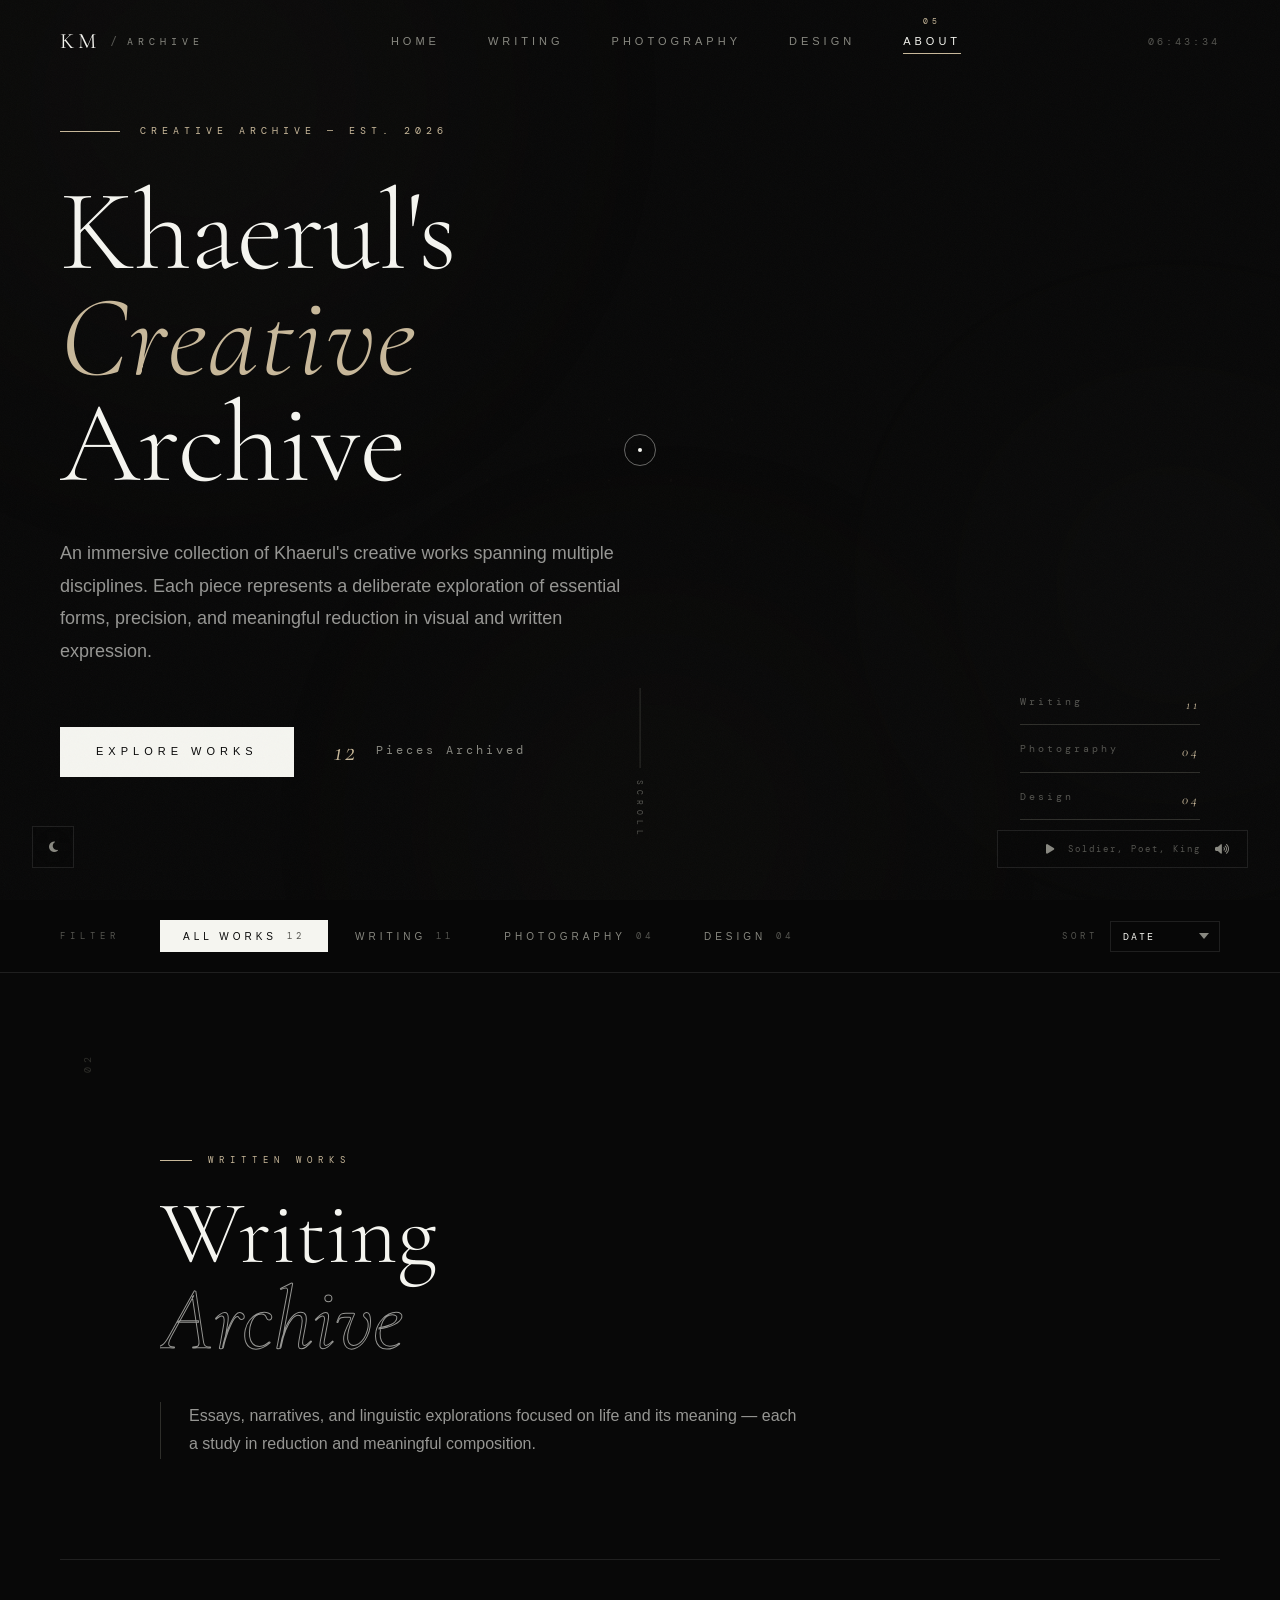
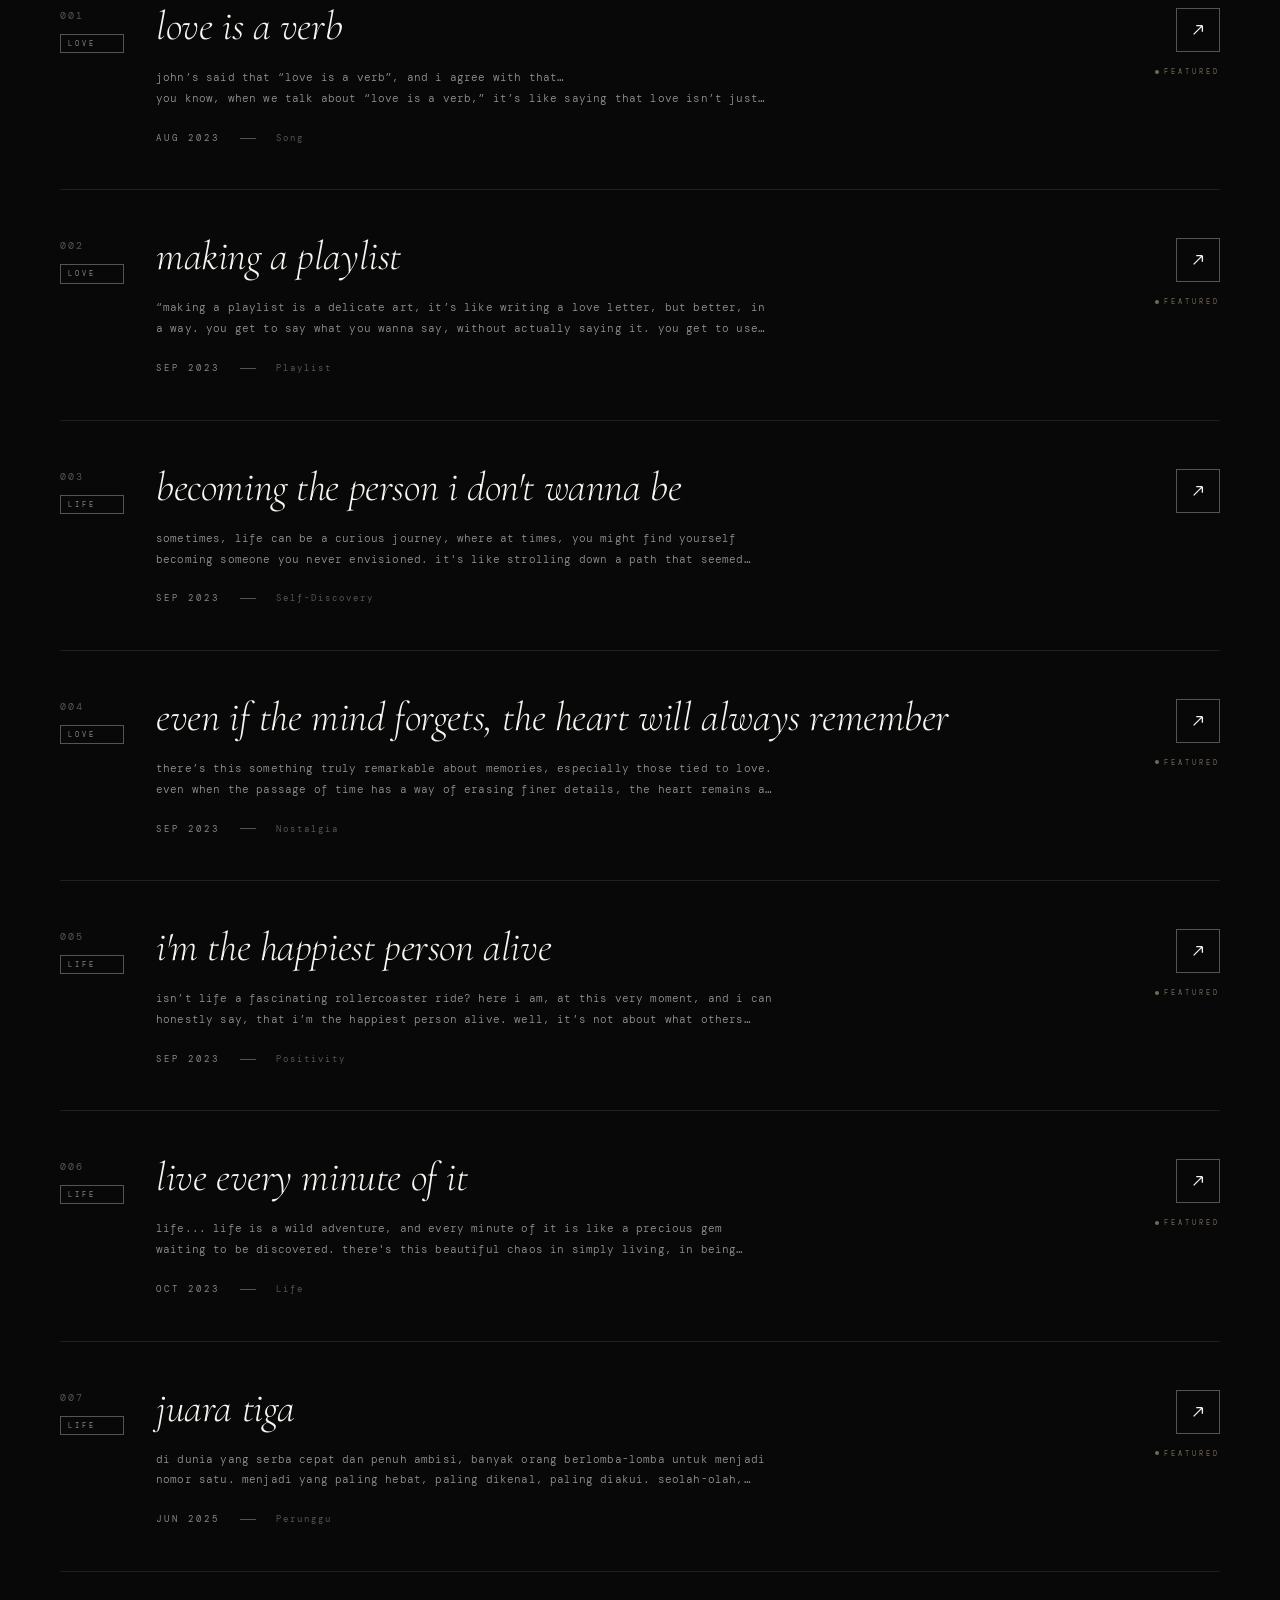
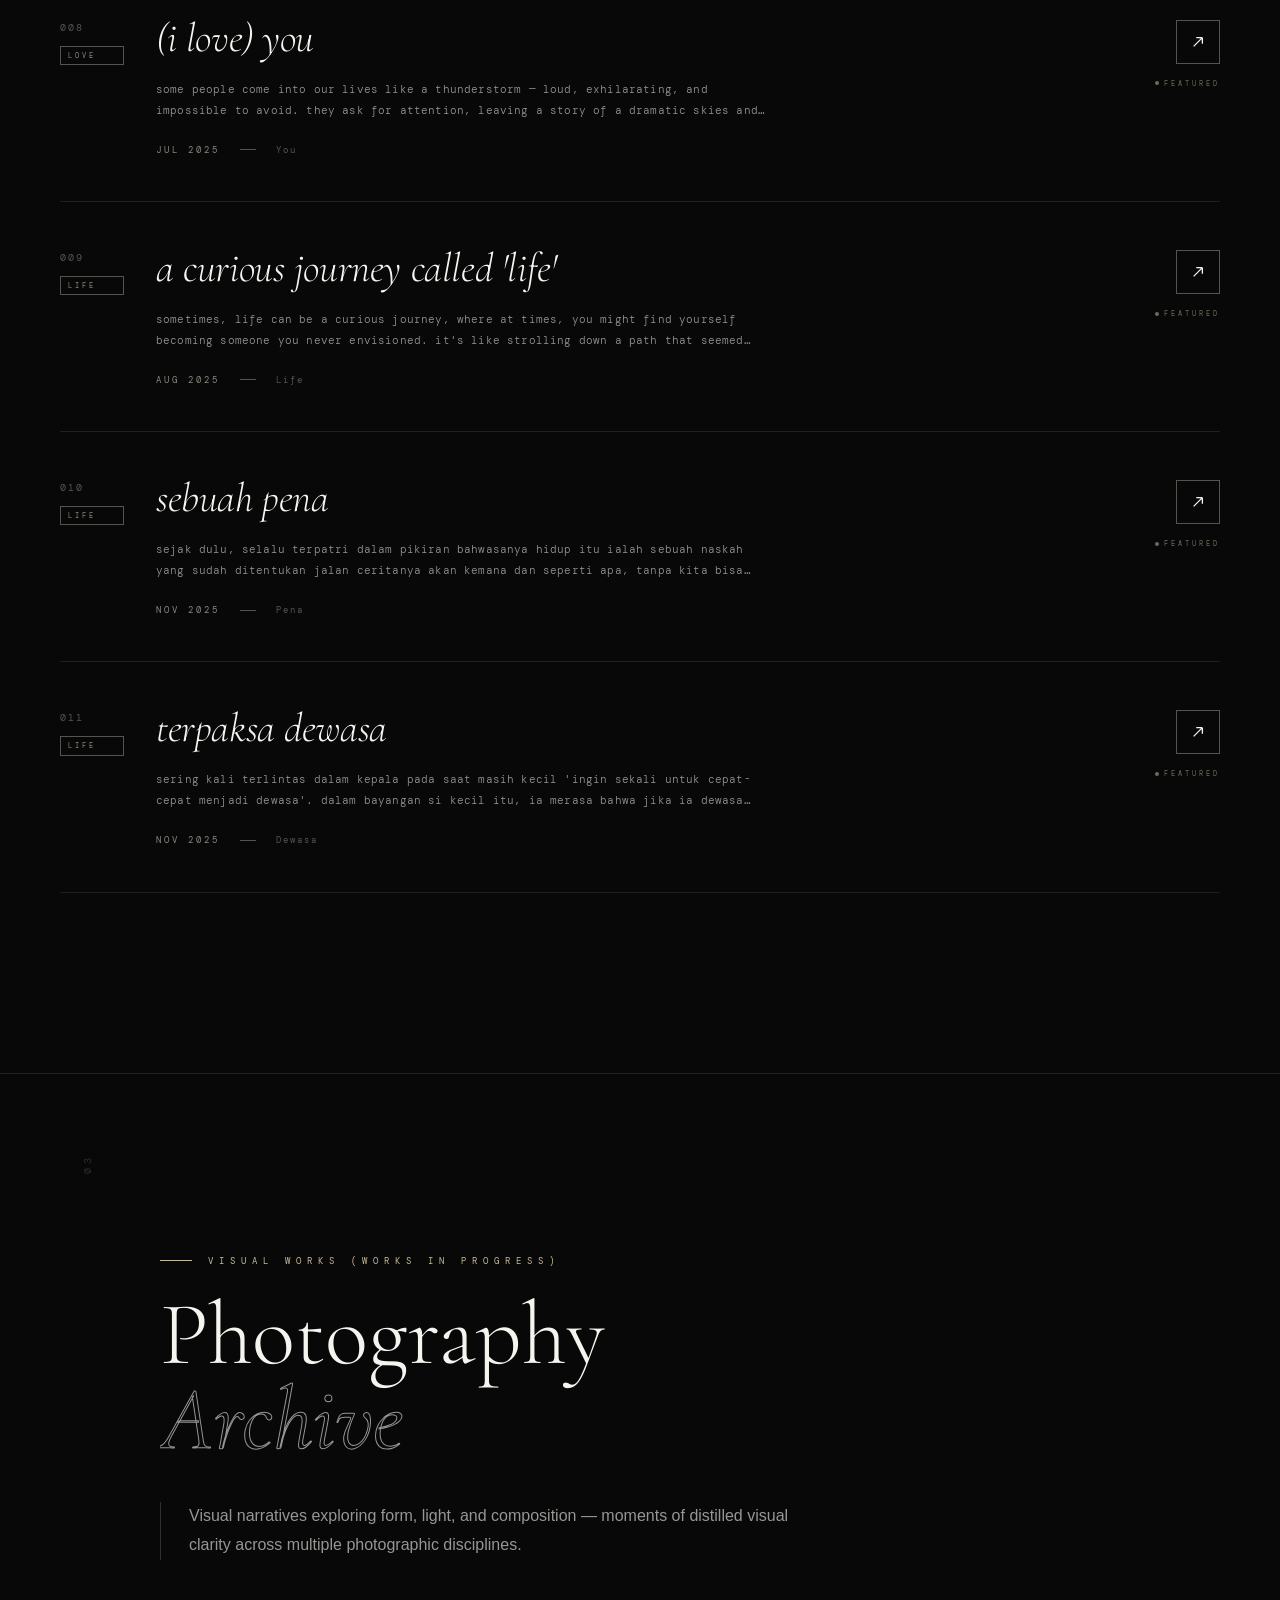
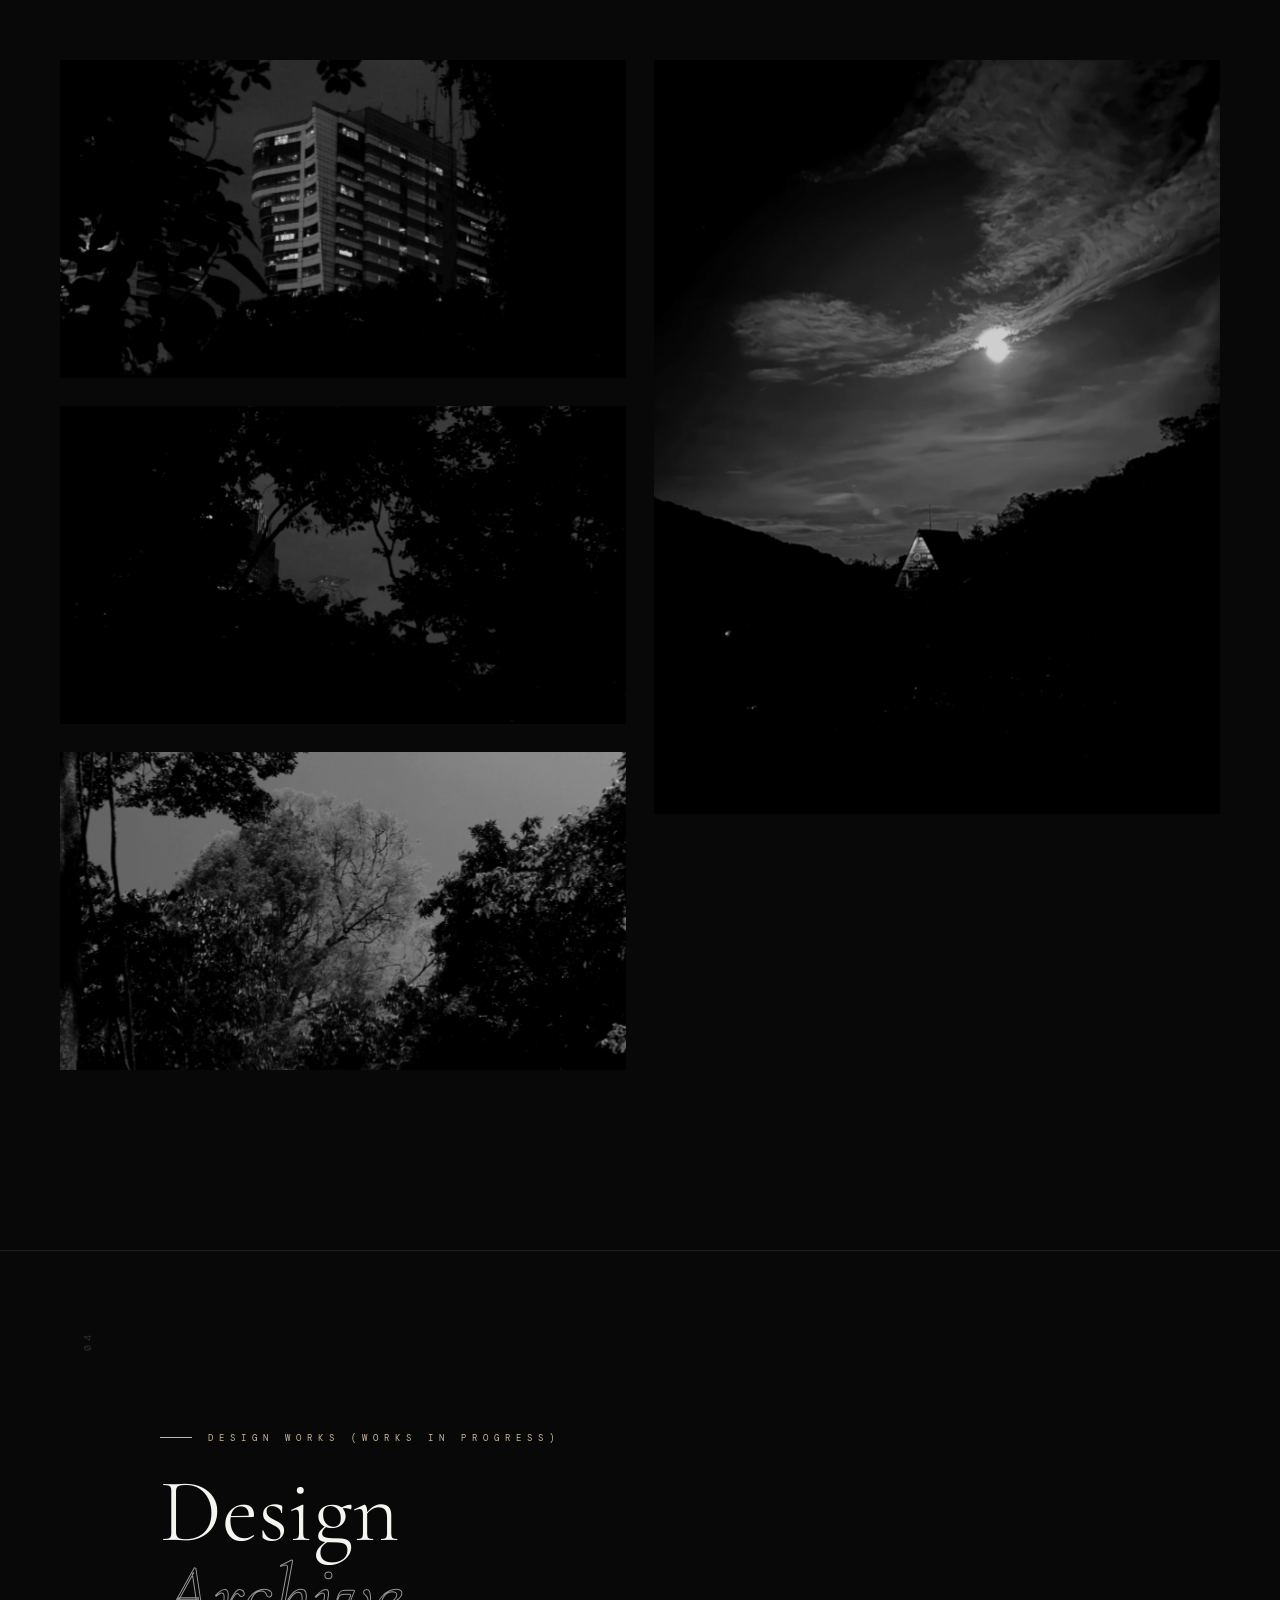
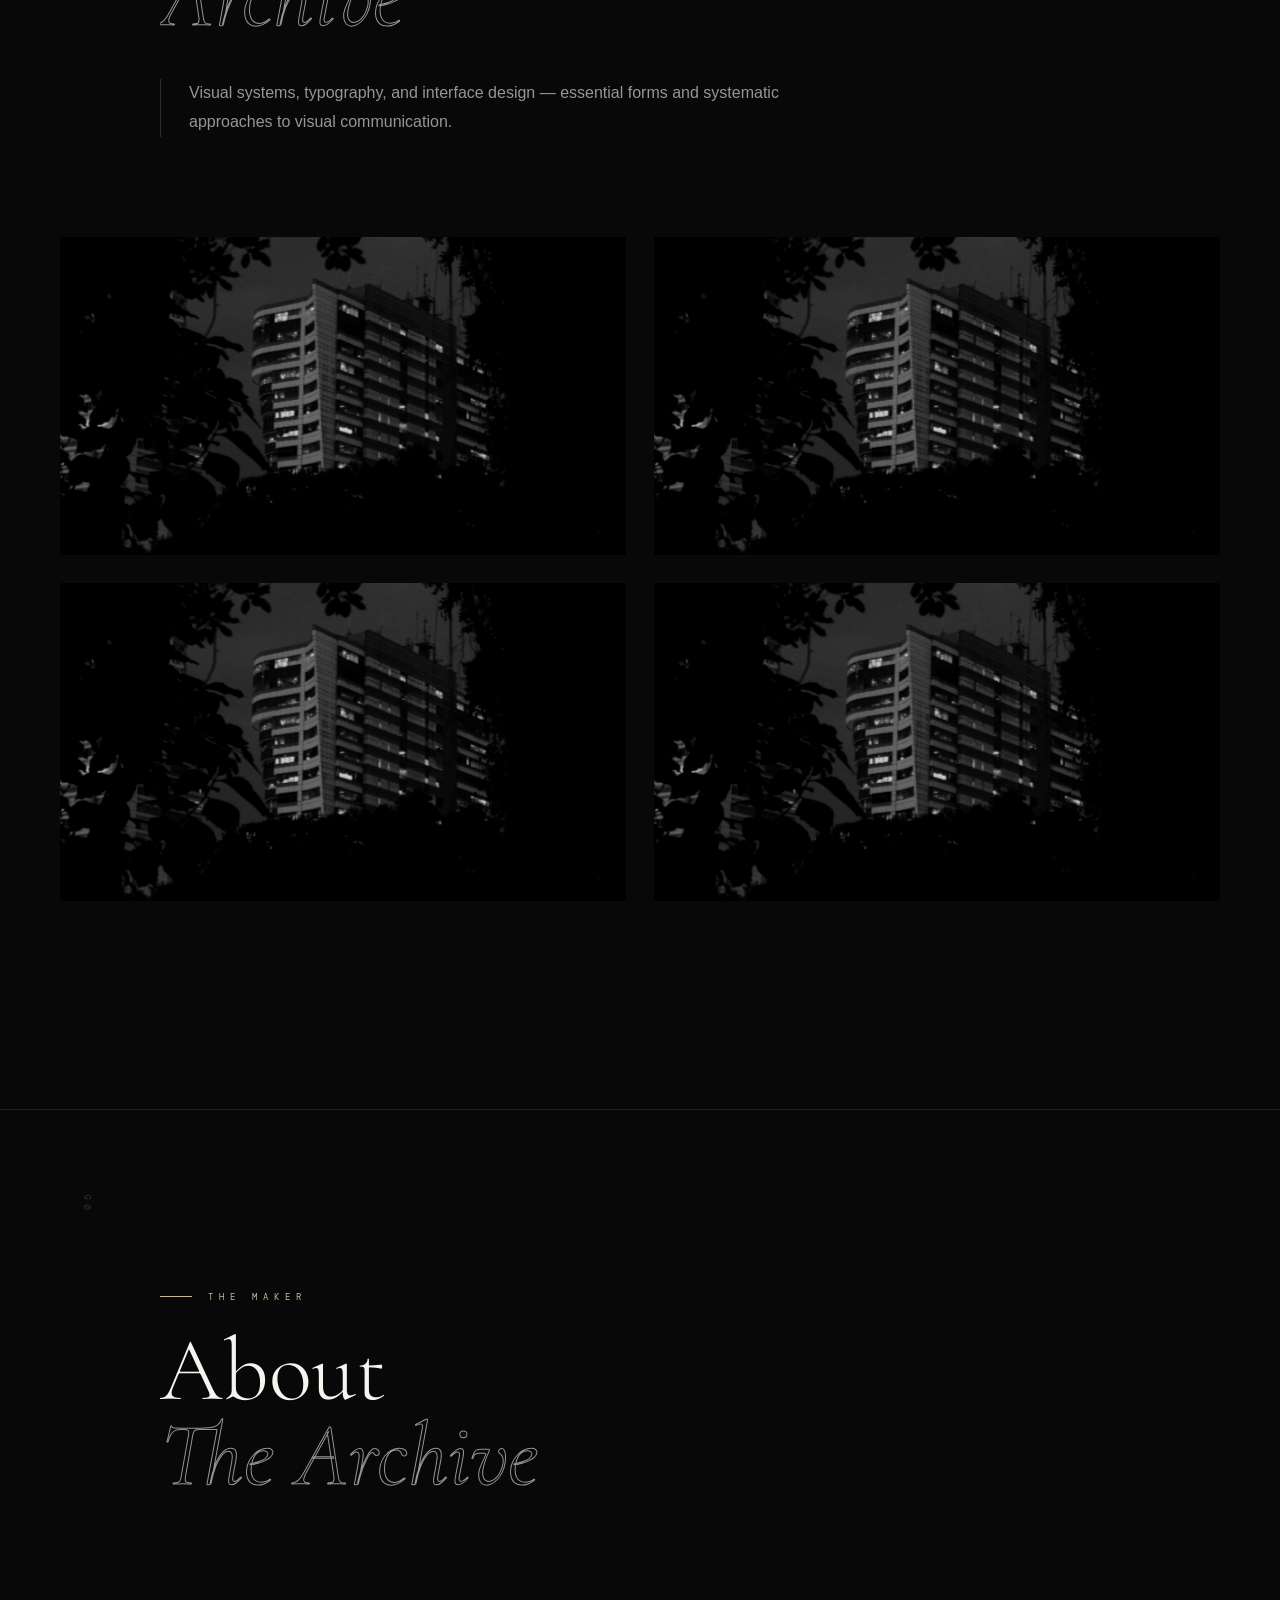
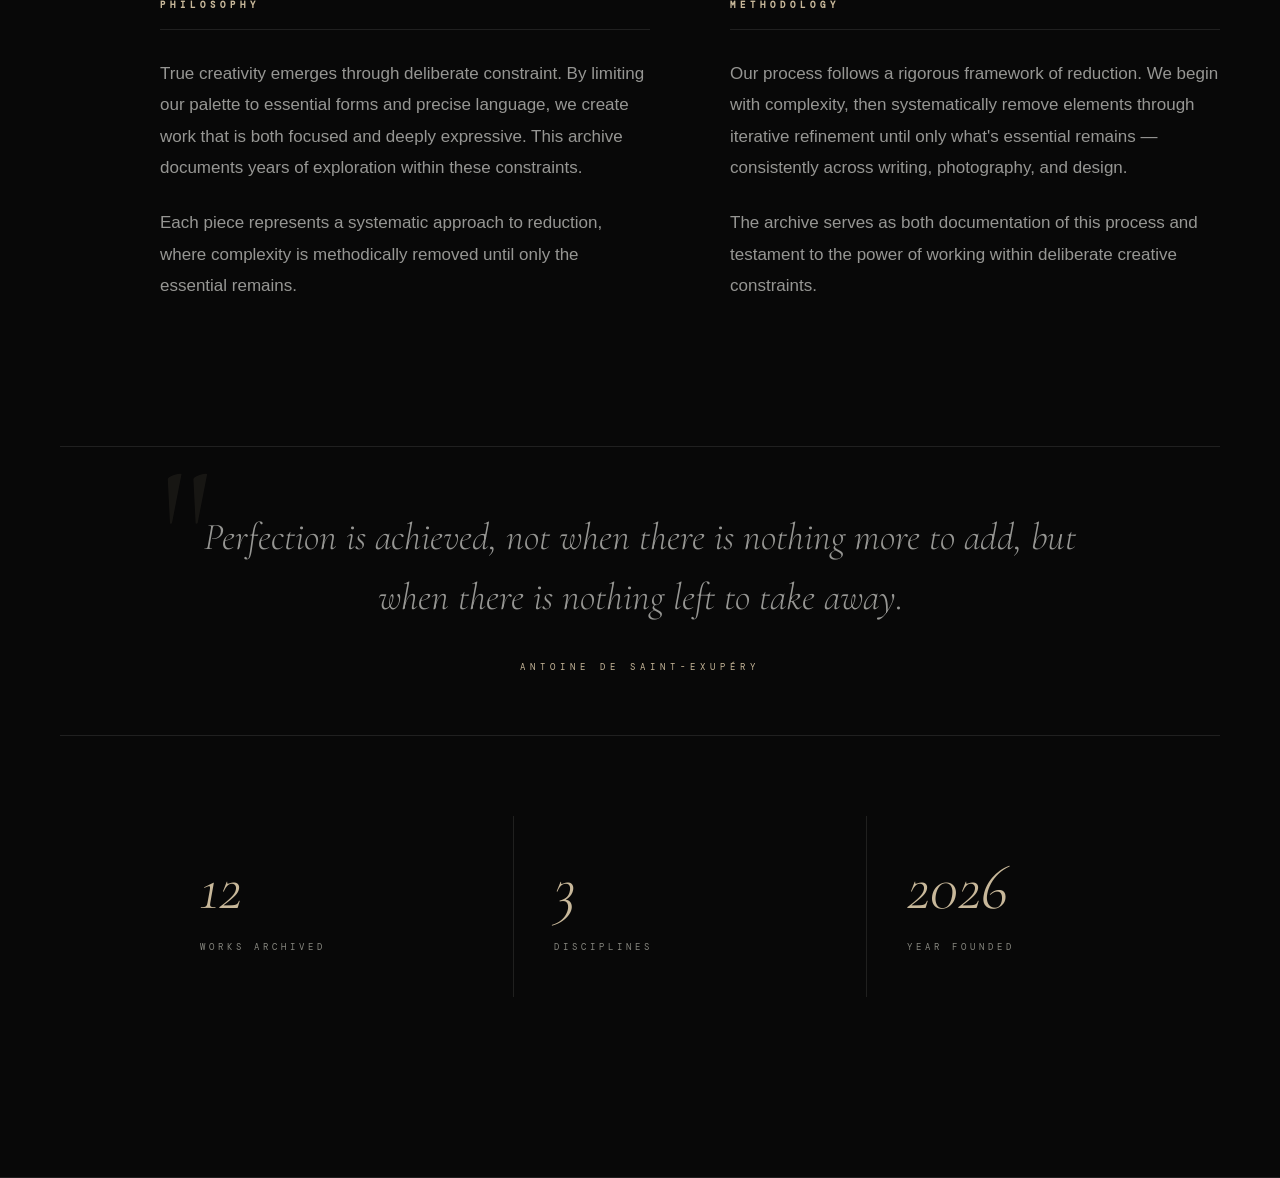
==== user.html @ 3ea629eb "Add files via upload" ====
<!DOCTYPE html>
<html lang="en">
<head>
    <meta charset="UTF-8">
    <meta name="viewport" content="width=device-width, initial-scale=1.0">
    <title>KM's Archive</title>
    <link rel="preconnect" href="https://fonts.googleapis.com">
    <link rel="preconnect" href="https://fonts.gstatic.com" crossorigin>
    <link href="https://fonts.googleapis.com/css2?family=Cormorant+Garamond:ital,wght@0,300;0,400;0,500;1,300;1,400&family=Helvetica+Neue:wght@300;400&family=DM+Mono:wght@300;400&display=swap" rel="stylesheet">
    <link rel="stylesheet" href="https://cdnjs.cloudflare.com/ajax/libs/font-awesome/6.4.0/css/all.min.css">
    <link rel="stylesheet" href="styles.css">
</head>
<body>
    <div class="cursor" id="cursor">
        <div class="cursor-dot"></div>
        <div class="cursor-ring"></div>
        <div class="cursor-label" id="cursorLabel"></div>
    </div>

    <div class="loader" id="loader">
        <div class="loader-inner">
            <div class="loader-logo">KM ARCHIVE'S</div>
            <div class="loader-line">
                <div class="loader-line-inner" id="loaderProgress"></div>
            </div>
            <div class="loader-text" id="loaderText">INITIALIZING ARCHIVE</div>
            <div class="loader-count" id="loaderCount">000</div>
        </div>
        <div class="loader-corners">
            <span></span><span></span><span></span><span></span>
        </div>
    </div>

    <div class="noise-overlay"></div>

    <div class="ambient-orbs">
        <div class="orb orb-1"></div>
        <div class="orb orb-2"></div>
        <div class="orb orb-3"></div>
    </div>

    <div class="audio-player" id="audioPlayer">
        <div class="audio-visualizer" id="audioViz">
            <span></span><span></span><span></span><span></span><span></span>
        </div>
        <button class="audio-btn" id="playBtn" aria-label="Play"><i class="fas fa-play"></i></button>
        <button class="audio-btn" id="pauseBtn" style="display:none;" aria-label="Pause"><i class="fas fa-pause"></i></button>
        <span class="audio-track">Soldier, Poet, King</span>
        <button class="audio-btn" id="volumeBtn" aria-label="Volume"><i class="fas fa-volume-up"></i></button>
    </div>

    <div class="theme-toggle" id="themeToggle" role="button" aria-label="Toggle theme">
        <i class="fas fa-moon theme-icon"></i>
    </div>

    <a href="#home" class="back-to-top" id="backToTop" aria-label="Back to top">
        <i class="fas fa-arrow-up"></i>
    </a>

    <header class="header" id="header">
        <div class="header-progress" id="headerProgress"></div>
        <a href="#home" class="logo">
            <span class="logo-km">KM</span>
            <span class="logo-sep">/</span>
            <span class="logo-archive">ARCHIVE</span>
        </a>
        <nav class="nav" role="navigation">
            <div class="nav-links">
                <a href="#home" class="nav-link active" data-index="01">Home</a>
                <a href="#writing" class="nav-link" data-index="02">Writing</a>
                <a href="#photography" class="nav-link" data-index="03">Photography</a>
                <a href="#design" class="nav-link" data-index="04">Design</a>
                <a href="#about" class="nav-link" data-index="05">About</a>
            </div>
        </nav>
        <div class="header-time" id="headerTime"></div>
        </header>
   
    <section class="hero" id="home">
        <canvas class="hero-canvas" id="heroCanvas"></canvas>
        <div class="hero-content">
            <div class="hero-eyebrow">
                <span class="eyebrow-line"></span>
                <span class="eyebrow-text">CREATIVE ARCHIVE — EST. 2026</span>
            </div>
            <h1 class="hero-title">
                <span class="hero-word" data-word="KHAERUL'S">Khaerul's</span>
                <em class="hero-word hero-word-italic" data-word="Creative">Creative</em>
                <span class="hero-word" data-word="ARCHIVE">Archive</span>
            </h1>
            <p class="hero-subtitle">An immersive collection of Khaerul's creative works spanning multiple disciplines. Each piece represents a deliberate exploration of essential forms, precision, and meaningful reduction in visual and written expression.</p>
            <div class="hero-cta">
                <a href="#writing" class="cta-btn">Explore Works</a>
                <span class="hero-count"><em>12</em> Pieces Archived</span>
            </div>
        </div>
        <div class="hero-scroll-indicator">
            <div class="scroll-track">
                <div class="scroll-thumb"></div>
            </div>
            <span>SCROLL</span>
        </div>
        <div class="hero-index">
            <div class="hero-index-item">Writing <span>11</span></div>
            <div class="hero-index-item">Photography <span>04</span></div>
            <div class="hero-index-item">Design <span>04</span></div>
        </div>
    </section>

    <div class="category-nav" id="categoryNav">
        <div class="container">
            <div class="category-row">
                <div class="category-label">FILTER</div>
                <div class="category-buttons">
                    <button class="category-btn active" data-category="all">
                        <span class="btn-text">All Works</span>
                        <span class="btn-count">12</span>
                    </button>
                    <button class="category-btn" data-category="writing">
                        <span class="btn-text">Writing</span>
                        <span class="btn-count">11</span>
                    </button>
                    <button class="category-btn" data-category="photography">
                        <span class="btn-text">Photography</span>
                        <span class="btn-count">04</span>
                    </button>
                    <button class="category-btn" data-category="design">
                        <span class="btn-text">Design</span>
                        <span class="btn-count">04</span>
                    </button>
                </div>
                <div class="category-sort">
                    <span class="sort-label">SORT</span>
                    <select class="filter-select" id="sortSelect">
                        <option value="date">Date</option>
                        <option value="title">Title</option>
                        <option value="featured">Featured</option>
                    </select>
                </div>
            </div>
        </div>
    </div>

    <section class="gallery-section" id="writing">
        <div class="section-number">02</div>
        <div class="container">
            <div class="section-header">
                <div class="section-kicker">WRITTEN WORKS</div>
                <h2 class="section-title">
                    <span class="section-title-line">Writing</span>
                    <span class="section-title-line section-title-outline">Archive</span>
                </h2>
                <p class="section-subtitle">Essays, narratives, and linguistic explorations focused on life and its meaning — each a study in reduction and meaningful composition.</p>
            </div>
            <div class="gallery-grid writing-gallery"></div>
        </div>
    </section>

    <section class="gallery-section" id="photography">
        <div class="section-number">03</div>
        <div class="container">
            <div class="section-header">
                <div class="section-kicker">VISUAL WORKS (works in progress)</div>
                <h2 class="section-title">
                    <span class="section-title-line">Photography</span>
                    <span class="section-title-line section-title-outline">Archive</span>
                </h2>
                <p class="section-subtitle">Visual narratives exploring form, light, and composition — moments of distilled visual clarity across multiple photographic disciplines.</p>
            </div>
            <div class="gallery-grid photography-gallery"></div>
        </div>
    </section>

    <section class="gallery-section" id="design">
        <div class="section-number">04</div>
        <div class="container">
            <div class="section-header">
                <div class="section-kicker">DESIGN WORKS (works in progress)</div>
                <h2 class="section-title">
                    <span class="section-title-line">Design</span>
                    <span class="section-title-line section-title-outline">Archive</span>
                </h2>
                <p class="section-subtitle">Visual systems, typography, and interface design — essential forms and systematic approaches to visual communication.</p>
            </div>
            <div class="gallery-grid design-gallery"></div>
        </div>
    </section>

    <section class="gallery-section about-section" id="about">
        <div class="section-number">05</div>
        <div class="container">
            <div class="section-header">
                <div class="section-kicker">THE MAKER</div>
                <h2 class="section-title">
                    <span class="section-title-line">About</span>
                    <span class="section-title-line section-title-outline">The Archive</span>
                </h2>
            </div>
            <div class="about-grid">
                <div class="about-col">
                    <h3 class="about-heading">Philosophy</h3>
                    <p class="about-text">True creativity emerges through deliberate constraint. By limiting our palette to essential forms and precise language, we create work that is both focused and deeply expressive. This archive documents years of exploration within these constraints.</p>
                    <p class="about-text">Each piece represents a systematic approach to reduction, where complexity is methodically removed until only the essential remains.</p>
                </div>
                <div class="about-col">
                    <h3 class="about-heading">Methodology</h3>
                    <p class="about-text">Our process follows a rigorous framework of reduction. We begin with complexity, then systematically remove elements through iterative refinement until only what's essential remains — consistently across writing, photography, and design.</p>
                    <p class="about-text">The archive serves as both documentation of this process and testament to the power of working within deliberate creative constraints.</p>
                </div>
            </div>
            <div class="about-quote">
                <div class="quote-mark">"</div>
                <blockquote>Perfection is achieved, not when there is nothing more to add, but when there is nothing left to take away.</blockquote>
                <cite>Antoine de Saint-Exupéry</cite>
            </div>
            <div class="about-stats">
                <div class="stat-item">
                    <span class="stat-num">12</span>
                    <span class="stat-label">Works Archived</span>
                </div>
                <div class="stat-item">
                    <span class="stat-num">3</span>
                    <span class="stat-label">Disciplines</span>
                </div>
                <div class="stat-item">
                    <span class="stat-num">2026</span>
                    <span class="stat-label">Year Founded</span>
                </div>
            </div>
        </div>
    </section>

    <div class="modal" id="detailModal" role="dialog" aria-modal="true">
        <div class="modal-backdrop" id="modalBackdrop"></div>
        <div class="modal-content">
            <button class="modal-close" id="modalClose" aria-label="Close">
                <span></span><span></span>
            </button>
            <div class="modal-body">
                <div class="modal-media">
                    <div class="modal-image-wrap">
                        <img src="" alt="" class="modal-image" id="modalImage">
                        <div class="modal-image-overlay"></div>
                    </div>
                    <div class="modal-gallery" id="modalGallery"></div>
                </div>
                <div class="modal-info-panel">
                    <div class="modal-category-badge" id="modalCategory"></div>
                    <h2 class="modal-title" id="modalTitle"></h2>
                    <p class="modal-description" id="modalDescription"></p>
                    <div class="modal-divider"></div>
                    <div class="modal-meta-grid">
                        <div class="meta-item">
                            <span class="meta-label">Date Added</span>
                            <span class="meta-value" id="modalDate"></span>
                        </div>
                        <div class="meta-item">
                            <span class="meta-label">Category</span>
                            <span class="meta-value" id="modalCategory2"></span>
                        </div>
                        <div class="meta-item">
                            <span class="meta-label">Type</span>
                            <span class="meta-value" id="modalType"></span>
                        </div>
                        <div class="meta-item">
                            <span class="meta-label">Status</span>
                            <span class="meta-value meta-preserved">Preserved</span>
                        </div>
                        <div class="meta-item meta-full">
                            <span class="meta-label">Accession No.</span>
                            <span class="meta-value meta-mono" id="modalId"></span>
                        </div>
                    </div>
                    <div class="modal-nav-row">
                        <button class="modal-nav-btn" id="modalPrev"><i class="fas fa-arrow-left"></i> Prev</button>
                        <button class="modal-nav-btn" id="modalNext">Next <i class="fas fa-arrow-right"></i></button>
                    </div>
                </div>
            </div>
        </div>
    </div>

    <script src="script.js"></script>
</body>
</html>
---- styles.css ----
@import url('https://fonts.googleapis.com/css2?family=Cormorant+Garamond:ital,wght@0,300;0,400;0,500;0,600;1,300;1,400;1,500&family=DM+Mono:wght@300;400&display=swap');

:root {
    --bg: #080808;
    --bg-2: #0f0f0f;
    --bg-3: #161616;
    --surface: #1a1a1a;
    --white: #f5f5f0;
    --white-dim: rgba(245,245,240,0.6);
    --white-faint: rgba(245,245,240,0.10);
    --white-ghost: rgba(245,245,240,0.04);
    --gray-a: #888880;
    --gray-b: #555550;
    --gray-c: #2e2e2a;
    --accent: #c8b89a;
    --accent-dim: rgba(200,184,154,0.28);
    --accent-faint: rgba(200,184,154,0.07);
    --accent-warm: #d4c5a9;

    --font-display: 'Cormorant Garamond', 'Times New Roman', serif;
    --font-body: 'Helvetica Neue', Helvetica, Arial, sans-serif;
    --font-mono: 'DM Mono', 'Courier New', monospace;

    --ease-expo: cubic-bezier(0.19, 1, 0.22, 1);
    --ease-back: cubic-bezier(0.34, 1.56, 0.64, 1);
    --ease-smooth: cubic-bezier(0.4, 0, 0.2, 1);

    --t-fast: 0.2s var(--ease-smooth);
    --t-mid:  0.5s var(--ease-expo);
    --t-slow: 0.9s var(--ease-expo);

    --radius-sm: 2px;
    --radius: 4px;
}

body.light-mode {
    --bg: #f5f5f0;
    --bg-2: #eeede8;
    --bg-3: #e5e4de;
    --surface: #dddcd6;
    --white: #0a0a08;
    --white-dim: rgba(10,10,8,0.6);
    --white-faint: rgba(10,10,8,0.1);
    --white-ghost: rgba(10,10,8,0.04);
    --gray-a: #666660;
    --gray-b: #999990;
    --gray-c: #d0cfca;
    --accent: #8a6a40;
    --accent-dim: rgba(138,106,64,0.25);
    --accent-faint: rgba(138,106,64,0.06);
    --accent-warm: #7a5a32;
}

*, *::before, *::after { margin: 0; padding: 0; box-sizing: border-box; }

html { scroll-behavior: smooth; font-size: 16px; }

body {
    font-family: var(--font-body);
    background: var(--bg);
    color: var(--white);
    line-height: 1.6;
    overflow-x: hidden;
    -webkit-font-smoothing: antialiased;
    cursor: none;
    transition: background 0.6s var(--ease-smooth), color 0.6s var(--ease-smooth);
}

body.modal-open { overflow: hidden; }

::-webkit-scrollbar { width: 3px; }
::-webkit-scrollbar-track { background: transparent; }
::-webkit-scrollbar-thumb { background: var(--gray-b); border-radius: 2px; }
::-webkit-scrollbar-thumb:hover { background: var(--accent); }

.noise-overlay {
    position: fixed;
    inset: 0;
    pointer-events: none;
    z-index: 9000;
    opacity: 0.03;
    background-image: url("data:image/svg+xml,%3Csvg viewBox='0 0 256 256' xmlns='http://www.w3.org/2000/svg'%3E%3Cfilter id='n'%3E%3CfeTurbulence type='fractalNoise' baseFrequency='0.9' numOctaves='4' stitchTiles='stitch'/%3E%3C/filter%3E%3Crect width='100%25' height='100%25' filter='url(%23n)'/%3E%3C/svg%3E");
    background-size: 200px 200px;
}

.ambient-orbs { position: fixed; inset: 0; pointer-events: none; z-index: 0; overflow: hidden; }

.orb { position: absolute; border-radius: 50%; filter: blur(140px); opacity: 0.04; animation: orbFloat 22s ease-in-out infinite; }
.orb-1 { width: 700px; height: 700px; background: radial-gradient(circle, var(--accent), transparent); top: -250px; left: -150px; }
.orb-2 { width: 450px; height: 450px; background: radial-gradient(circle, var(--white), transparent); top: 40%; right: -120px; animation-delay: -8s; animation-duration: 28s; }
.orb-3 { width: 550px; height: 550px; background: radial-gradient(circle, var(--accent), transparent); bottom: -200px; left: 30%; animation-delay: -16s; animation-duration: 19s; }

@keyframes orbFloat {
    0%, 100% { transform: translate(0, 0) scale(1); }
    33% { transform: translate(40px, -50px) scale(1.06); }
    66% { transform: translate(-25px, 25px) scale(0.94); }
}

.cursor { position: fixed; top: 0; left: 0; pointer-events: none; z-index: 99999; transform: translate(-50%, -50%); }

.cursor-dot {
    width: 4px; height: 4px;
    background: var(--white);
    border-radius: 50%;
    position: absolute;
    top: 50%; left: 50%;
    transform: translate(-50%, -50%);
    transition: width 0.2s, height 0.2s, background 0.2s;
}

.cursor-ring {
    width: 32px; height: 32px;
    border: 1px solid rgba(245,245,240,0.4);
    border-radius: 50%;
    position: absolute;
    top: 50%; left: 50%;
    transform: translate(-50%, -50%);
    transition: width 0.45s var(--ease-expo), height 0.45s var(--ease-expo), border-color 0.3s, opacity 0.3s;
}

.cursor-label {
    position: absolute;
    top: 50%; left: 50%;
    transform: translate(22px, -50%);
    font-family: var(--font-mono);
    font-size: 8px;
    letter-spacing: 3px;
    color: var(--white);
    white-space: nowrap;
    opacity: 0;
    transition: opacity 0.3s;
    text-transform: uppercase;
}

.cursor.hovering .cursor-ring { width: 56px; height: 56px; border-color: var(--accent); opacity: 0.9; }
.cursor.hovering .cursor-dot { background: var(--accent); width: 6px; height: 6px; }
.cursor.clicking .cursor-ring { width: 20px; height: 20px; }
.cursor.gallery-hover .cursor-label { opacity: 1; }

@media (max-width: 768px) { body { cursor: auto; } .cursor { display: none; } }

/* ── Loader ── */
.loader {
    position: fixed; inset: 0;
    background: var(--bg);
    z-index: 100000;
    display: flex; flex-direction: column; align-items: center; justify-content: center;
    transition: opacity 0.9s var(--ease-smooth), visibility 0.9s var(--ease-smooth);
}

.loader.hidden { opacity: 0; visibility: hidden; pointer-events: none; }

.loader-inner { text-align: center; position: relative; }

.loader-logo {
    font-family: var(--font-display);
    font-size: 88px; font-weight: 300; letter-spacing: 20px;
    color: var(--white); margin-bottom: 60px; opacity: 0;
    animation: loaderLogoIn 0.9s var(--ease-expo) 0.2s forwards;
}

@keyframes loaderLogoIn {
    from { opacity: 0; transform: translateY(24px); }
    to { opacity: 1; transform: translateY(0); }
}

.loader-line { width: 300px; height: 1px; background: var(--gray-c); margin: 0 auto 28px; position: relative; overflow: hidden; }
.loader-line-inner { position: absolute; top: 0; left: 0; height: 100%; width: 0%; background: linear-gradient(90deg, transparent, var(--accent), var(--white)); transition: width 0.12s; }
.loader-text { font-family: var(--font-mono); font-size: 9px; letter-spacing: 7px; color: var(--gray-a); text-transform: uppercase; margin-bottom: 20px; animation: loaderLogoIn 0.7s var(--ease-expo) 0.5s both; }
.loader-count { font-family: var(--font-mono); font-size: 36px; font-weight: 300; color: var(--white-dim); letter-spacing: 6px; animation: loaderLogoIn 0.7s var(--ease-expo) 0.6s both; }

.loader-corners { position: absolute; inset: 40px; pointer-events: none; }
.loader-corners span { position: absolute; width: 20px; height: 20px; border-color: var(--white-faint); border-style: solid; border-width: 0; }
.loader-corners span:nth-child(1) { top: 0; left: 0; border-top-width: 1px; border-left-width: 1px; }
.loader-corners span:nth-child(2) { top: 0; right: 0; border-top-width: 1px; border-right-width: 1px; }
.loader-corners span:nth-child(3) { bottom: 0; left: 0; border-bottom-width: 1px; border-left-width: 1px; }
.loader-corners span:nth-child(4) { bottom: 0; right: 0; border-bottom-width: 1px; border-right-width: 1px; }

.container { max-width: 1600px; margin: 0 auto; padding: 0 80px; }

.header {
    position: fixed; top: 0; left: 0; right: 0;
    padding: 28px 80px;
    display: flex; align-items: center; justify-content: space-between;
    z-index: 1000;
    transition: padding 0.4s var(--ease-smooth), background 0.4s;
}

.header::after {
    content: '';
    position: absolute; inset: 0;
    background: linear-gradient(to bottom, var(--bg) 0%, transparent 100%);
    opacity: 0; transition: opacity 0.4s; pointer-events: none; z-index: -1;
}

.header.scrolled {
    padding: 20px 80px;
    background: rgba(8,8,8,0.88);
    backdrop-filter: blur(28px) saturate(1.3);
    border-bottom: 1px solid var(--white-faint);
}

.header.scrolled::after { opacity: 1; }
body.light-mode .header.scrolled { background: rgba(245,245,240,0.88); }

.header-progress { position: absolute; bottom: 0; left: 0; height: 1px; width: 0%; background: linear-gradient(90deg, var(--accent), var(--white)); transition: width 0.08s; }

.logo { display: flex; align-items: center; gap: 8px; text-decoration: none; color: var(--white); }
.logo-km { font-family: var(--font-display); font-size: 22px; font-weight: 400; letter-spacing: 4px; transition: color var(--t-fast); }
.logo-sep { font-family: var(--font-mono); font-size: 12px; color: var(--gray-b); margin: 0 2px; }
.logo-archive { font-family: var(--font-mono); font-size: 10px; letter-spacing: 5px; color: var(--gray-a); transition: color var(--t-fast); }
.logo:hover .logo-km { color: var(--accent); }
.logo:hover .logo-archive { color: var(--white); }

.nav-links { display: flex; gap: 48px; align-items: center; }

.nav-link {
    font-family: var(--font-body); font-size: 11px; font-weight: 400;
    letter-spacing: 4px; text-transform: uppercase; color: var(--gray-a);
    text-decoration: none; position: relative; padding: 4px 0; transition: color var(--t-fast);
}

.nav-link::before {
    content: attr(data-index);
    position: absolute; top: -14px; left: 50%; transform: translateX(-50%);
    font-family: var(--font-mono); font-size: 8px; color: var(--accent); opacity: 0; transition: opacity 0.3s;
}

.nav-link::after {
    content: ''; position: absolute; bottom: 0; left: 0;
    width: 0%; height: 1px; background: var(--accent); transition: width 0.4s var(--ease-expo);
}

.nav-link:hover, .nav-link.active { color: var(--white); }
.nav-link:hover::before, .nav-link.active::before { opacity: 1; }
.nav-link.active::after, .nav-link:hover::after { width: 100%; }

.header-time { font-family: var(--font-mono); font-size: 10px; letter-spacing: 3px; color: var(--gray-b); }

.audio-player {
    position: fixed; bottom: 32px; right: 32px; z-index: 500;
    display: flex; align-items: center; gap: 12px;
    background: rgba(8,8,8,0.82); backdrop-filter: blur(20px);
    border: 1px solid var(--white-faint); padding: 10px 16px;
    transition: border-color 0.3s, box-shadow 0.3s;
}

body.light-mode .audio-player { background: rgba(245,245,240,0.88); }
.audio-player.audio-playing { border-color: var(--accent-dim); box-shadow: 0 0 28px var(--accent-faint); }

.audio-visualizer { display: flex; align-items: flex-end; gap: 2px; height: 14px; opacity: 0; transition: opacity 0.3s; }
.audio-player.audio-playing .audio-visualizer { opacity: 1; }
.audio-visualizer span { display: block; width: 2px; background: var(--accent); border-radius: 1px; animation: vizBar 0.8s ease-in-out infinite alternate; height: 4px; }
.audio-visualizer span:nth-child(1) { animation-delay: 0s; }
.audio-visualizer span:nth-child(2) { animation-delay: 0.15s; }
.audio-visualizer span:nth-child(3) { animation-delay: 0.3s; }
.audio-visualizer span:nth-child(4) { animation-delay: 0.45s; }
.audio-visualizer span:nth-child(5) { animation-delay: 0.6s; }

@keyframes vizBar { from { height: 2px; } to { height: 14px; } }

.audio-btn { background: transparent; border: none; color: var(--gray-a); cursor: none; padding: 2px; transition: color var(--t-fast); font-size: 11px; }
.audio-btn:hover { color: var(--accent); }
.audio-track { font-family: var(--font-mono); font-size: 9px; letter-spacing: 2px; color: var(--gray-b); white-space: nowrap; }

.theme-toggle {
    position: fixed; bottom: 32px; left: 32px; z-index: 500;
    width: 42px; height: 42px;
    border: 1px solid var(--white-faint);
    background: rgba(8,8,8,0.72); backdrop-filter: blur(20px);
    display: flex; align-items: center; justify-content: center; cursor: none;
    transition: border-color var(--t-fast), transform 0.35s var(--ease-back);
}

body.light-mode .theme-toggle { background: rgba(245,245,240,0.82); }
.theme-toggle:hover { border-color: var(--accent); transform: rotate(20deg); }
.theme-icon { font-size: 12px; color: var(--gray-a); transition: color 0.3s; }
.theme-toggle:hover .theme-icon { color: var(--accent); }

.back-to-top {
    position: fixed; bottom: 84px; right: 32px; z-index: 500;
    width: 42px; height: 42px;
    border: 1px solid var(--white-faint);
    background: rgba(8,8,8,0.72); backdrop-filter: blur(20px);
    display: flex; align-items: center; justify-content: center;
    text-decoration: none; color: var(--gray-a); font-size: 11px;
    opacity: 0; visibility: hidden; transform: translateY(8px);
    transition: opacity 0.4s, visibility 0.4s, transform 0.4s var(--ease-expo), border-color var(--t-fast), color var(--t-fast);
}

.back-to-top.visible { opacity: 1; visibility: visible; transform: translateY(0); }
.back-to-top:hover { border-color: var(--accent); color: var(--accent); }

.hero { min-height: 100vh; position: relative; display: flex; align-items: center; padding: 0 80px; overflow: hidden; }
.hero-canvas { position: absolute; inset: 0; width: 100%; height: 100%; opacity: 0.12; }
.hero-content { position: relative; z-index: 2; max-width: 1000px; }

.hero-eyebrow { display: flex; align-items: center; gap: 20px; margin-bottom: 40px; opacity: 0; transform: translateY(20px); }
.eyebrow-line { display: block; width: 60px; height: 1px; background: var(--accent); }
.eyebrow-text { font-family: var(--font-mono); font-size: 10px; letter-spacing: 5px; color: var(--accent); text-transform: uppercase; }

.hero-title { font-family: var(--font-display); font-size: clamp(72px, 9vw, 140px); font-weight: 300; line-height: 0.92; margin-bottom: 40px; letter-spacing: -1px; overflow: hidden; }
.hero-word { display: block; transform: translateY(110%); opacity: 0; will-change: transform, opacity; }
.hero-word-italic { font-style: italic; color: var(--accent); font-weight: 300; letter-spacing: 2px; }

.hero-subtitle { font-size: 18px; font-weight: 300; color: var(--white-dim); max-width: 580px; line-height: 1.8; margin-bottom: 60px; opacity: 0; transform: translateY(20px); }

.hero-cta { display: flex; align-items: center; gap: 40px; opacity: 0; transform: translateY(20px); }

.cta-btn {
    font-family: var(--font-body); font-size: 11px; letter-spacing: 5px; text-transform: uppercase;
    color: var(--bg); background: var(--white); border: none; padding: 16px 36px;
    text-decoration: none; display: inline-block; position: relative; overflow: hidden;
    transition: color 0.4s var(--ease-expo);
}

.cta-btn::before {
    content: ''; position: absolute; inset: 0; background: var(--accent);
    transform: scaleX(0); transform-origin: left; transition: transform 0.4s var(--ease-expo); z-index: 0;
}

.cta-btn:hover { color: var(--bg); }
.cta-btn:hover::before { transform: scaleX(1); }

.hero-count { font-family: var(--font-mono); font-size: 12px; letter-spacing: 3px; color: var(--gray-a); }
.hero-count em { font-family: var(--font-display); font-size: 28px; font-style: italic; color: var(--accent); margin-right: 8px; vertical-align: middle; }

.hero-scroll-indicator { position: absolute; bottom: 60px; left: 50%; transform: translateX(-50%); display: flex; flex-direction: column; align-items: center; gap: 12px; opacity: 0; }
.scroll-track { width: 1px; height: 80px; background: var(--gray-c); position: relative; overflow: hidden; }
.scroll-thumb { position: absolute; top: 0; left: 0; width: 100%; background: var(--accent); animation: scrollThumb 2s ease-in-out infinite; }

@keyframes scrollThumb {
    0% { height: 0; top: 0; }
    50% { height: 40px; top: 20px; }
    100% { height: 0; top: 80px; }
}

.hero-scroll-indicator span { font-family: var(--font-mono); font-size: 8px; letter-spacing: 5px; color: var(--gray-b); text-transform: uppercase; writing-mode: vertical-rl; }

.hero-index { position: absolute; right: 80px; bottom: 80px; display: flex; flex-direction: column; gap: 16px; opacity: 0; transform: translateX(20px); z-index: 2; }
.hero-index-item { font-family: var(--font-mono); font-size: 10px; letter-spacing: 3px; color: var(--gray-b); display: flex; justify-content: space-between; gap: 24px; padding-bottom: 8px; border-bottom: 1px solid var(--gray-c); min-width: 180px; }
.hero-index-item span { font-family: var(--font-display); font-size: 14px; font-style: italic; color: var(--accent); }

.category-nav {
    position: sticky; top: 73px; z-index: 900;
    background: rgba(8,8,8,0.92); backdrop-filter: blur(28px);
    border-bottom: 1px solid var(--white-faint); padding: 20px 0;
    transition: transform 0.4s var(--ease-expo), opacity 0.4s;
}

body.light-mode .category-nav { background: rgba(245,245,240,0.92); }
.category-nav.hidden { transform: translateY(-100%); opacity: 0; pointer-events: none; }

.category-row { display: flex; align-items: center; gap: 40px; }
.category-label { font-family: var(--font-mono); font-size: 9px; letter-spacing: 5px; color: var(--gray-b); white-space: nowrap; }
.category-buttons { display: flex; gap: 4px; flex: 1; }

.category-btn {
    background: transparent; border: 1px solid transparent; color: var(--gray-a);
    padding: 9px 22px; font-family: var(--font-body); font-size: 10px; letter-spacing: 4px;
    text-transform: uppercase; cursor: none;
    transition: color var(--t-fast), border-color var(--t-fast), background var(--t-fast);
    display: flex; align-items: center; gap: 10px;
}

.btn-count { font-family: var(--font-mono); font-size: 9px; color: var(--gray-b); transition: color var(--t-fast); }
.category-btn:hover { color: var(--white); border-color: var(--white-faint); }
.category-btn.active { color: var(--bg); background: var(--white); border-color: var(--white); }
.category-btn.active .btn-count { color: var(--gray-b); }
body.light-mode .category-btn.active { color: var(--white); background: var(--bg); border-color: var(--bg); }

.category-sort { display: flex; align-items: center; gap: 12px; margin-left: auto; }
.sort-label { font-family: var(--font-mono); font-size: 9px; letter-spacing: 4px; color: var(--gray-b); }

.filter-select {
    background: transparent; border: 1px solid var(--white-faint); color: var(--white);
    padding: 8px 32px 8px 12px; font-family: var(--font-mono); font-size: 10px; letter-spacing: 2px;
    text-transform: uppercase; cursor: none; transition: border-color var(--t-fast); appearance: none;
    background-image: url("data:image/svg+xml,%3Csvg xmlns='http://www.w3.org/2000/svg' width='10' height='6' viewBox='0 0 10 6'%3E%3Cpath d='M0 0l5 6 5-6z' fill='%23888880'/%3E%3C/svg%3E");
    background-repeat: no-repeat; background-position: right 10px center;
}

.filter-select:hover { border-color: var(--accent); }
.filter-select:focus { outline: none; border-color: var(--accent); }

.gallery-section {
    padding: 180px 0; border-bottom: 1px solid var(--white-faint); position: relative;
    opacity: 0; transform: translateY(60px); transition: opacity 1.2s var(--ease-expo), transform 1.2s var(--ease-expo);
}

.gallery-section.active { opacity: 1; transform: translateY(0); }

.section-number { position: absolute; top: 80px; left: 80px; font-family: var(--font-mono); font-size: 10px; letter-spacing: 4px; color: var(--gray-c); writing-mode: vertical-rl; transform: rotate(180deg); }

.section-header { margin-bottom: 100px; padding-left: 140px; position: relative; }

.section-kicker { font-family: var(--font-mono); font-size: 9px; letter-spacing: 6px; color: var(--accent); text-transform: uppercase; margin-bottom: 24px; display: flex; align-items: center; gap: 16px; }
.section-kicker::before { content: ''; width: 32px; height: 1px; background: var(--accent); }

.section-title { font-family: var(--font-display); font-size: clamp(56px, 7vw, 100px); font-weight: 300; line-height: 0.95; margin-bottom: 40px; overflow: hidden; }
.section-title-line { display: block; transform: translateY(110%); opacity: 0; transition: transform 1s var(--ease-expo), opacity 0.8s; }
.section-title-outline { -webkit-text-stroke: 1px var(--white-dim); color: transparent; font-style: italic; }

.gallery-section.active .section-title-line:nth-child(1) { transform: translateY(0); opacity: 1; transition-delay: 0.1s; }
.gallery-section.active .section-title-line:nth-child(2) { transform: translateY(0); opacity: 1; transition-delay: 0.25s; }

.section-subtitle { font-size: 16px; font-weight: 300; color: var(--white-dim); max-width: 640px; line-height: 1.8; padding-left: 28px; border-left: 1px solid var(--gray-c); }

.gallery-grid { columns: 3; column-gap: 28px; }

.gallery-item {
    break-inside: avoid; margin-bottom: 28px; position: relative; overflow: hidden;
    cursor: none; opacity: 0; transform: translateY(40px);
    transition: opacity 0.8s var(--ease-expo), transform 0.8s var(--ease-expo);
}

.gallery-item.visible { opacity: 1; transform: translateY(0); }

.item-image-container { position: relative; overflow: hidden; }
.item-image { width: 100%; height: auto; display: block; transition: transform 0.9s var(--ease-expo), filter 0.6s; filter: grayscale(100%) brightness(0.82) contrast(1.1); transform: scale(1.02); will-change: transform; }
.gallery-item:hover .item-image { transform: scale(1.08); filter: grayscale(0%) brightness(1) contrast(1); }

.item-overlay { position: absolute; inset: 0; background: linear-gradient(to bottom, rgba(8,8,8,0) 30%, rgba(8,8,8,0.96) 100%); opacity: 0; transition: opacity 0.5s; z-index: 2; }
.gallery-item:hover .item-overlay { opacity: 1; }

.item-info { position: absolute; bottom: 0; left: 0; right: 0; padding: 32px; z-index: 3; transform: translateY(16px); opacity: 0; transition: transform 0.5s var(--ease-expo), opacity 0.4s; }
.gallery-item:hover .item-info { transform: translateY(0); opacity: 1; }

.item-category { font-family: var(--font-mono); font-size: 9px; letter-spacing: 4px; color: var(--accent); text-transform: uppercase; margin-bottom: 10px; display: flex; align-items: center; gap: 12px; }
.item-category::after { content: ''; flex: 1; height: 1px; background: var(--accent); opacity: 0.4; max-width: 40px; }

.item-title { font-family: var(--font-display); font-size: 26px; font-weight: 300; line-height: 1.2; margin-bottom: 8px; color: var(--white); }
.item-date { font-family: var(--font-mono); font-size: 9px; letter-spacing: 3px; color: var(--gray-a); }

.item-view { position: absolute; top: 20px; right: 20px; z-index: 3; width: 40px; height: 40px; border: 1px solid rgba(245,245,240,0.25); border-radius: 50%; display: flex; align-items: center; justify-content: center; opacity: 0; transform: scale(0.7) rotate(-45deg); transition: opacity 0.4s, transform 0.5s var(--ease-back); }
.item-view i { font-size: 11px; color: var(--white); transform: rotate(45deg); }
.gallery-item:hover .item-view { opacity: 1; transform: scale(1) rotate(0deg); }

#writing .gallery-grid {
    columns: unset;
    column-gap: unset;
    display: block;
    border-top: 1px solid var(--white-faint);
}

.writing-entry {
    break-inside: unset;
    margin-bottom: 0;
    position: relative;
    overflow: hidden;
    cursor: none;
    opacity: 0;
    transform: translateY(20px);
    transition: opacity 0.7s var(--ease-expo), transform 0.7s var(--ease-expo);
    display: grid;
    grid-template-columns: 80px 1fr auto;
    align-items: start;
    gap: 0 48px;
    padding: 44px 0;
    border-bottom: 1px solid var(--white-faint);
    border-radius: 0;
}

.writing-entry.visible { opacity: 1; transform: translateY(0); }

.writing-entry::before {
    content: '';
    position: absolute; left: -80px; top: 0; bottom: 0;
    width: 3px; background: var(--accent);
    transform: scaleY(0); transform-origin: bottom;
    transition: transform 0.55s var(--ease-expo);
}

.writing-entry:hover::before { transform: scaleY(1); }

.writing-entry::after {
    content: '';
    position: absolute; inset: 0;
    background: linear-gradient(90deg, var(--accent-faint) 0%, transparent 65%);
    opacity: 0; transition: opacity 0.5s ease; pointer-events: none;
}

.writing-entry:hover::after { opacity: 1; }

.wr-col-index { display: flex; flex-direction: column; gap: 10px; padding-top: 4px; }
.wr-num { font-family: var(--font-mono); font-size: 10px; color: var(--gray-b); letter-spacing: 2px; transition: color 0.3s; }
.writing-entry:hover .wr-num { color: var(--accent); }

.wr-badge {
    font-family: var(--font-mono); font-size: 7px; letter-spacing: 3px; text-transform: uppercase;
    border: 1px solid var(--gray-b); color: var(--gray-a); padding: 3px 7px; white-space: nowrap;
    transition: border-color 0.3s, color 0.3s;
}

.writing-entry:hover .wr-badge { border-color: var(--accent); color: var(--accent); }

.wr-col-main { min-width: 0; }

.wr-entry-title {
    font-family: var(--font-display);
    font-size: clamp(28px, 3.2vw, 44px);
    font-weight: 300; font-style: italic;
    color: var(--white); line-height: 1.1;
    margin-bottom: 18px; letter-spacing: -0.01em;
    transition: color 0.35s;
}

.writing-entry:hover .wr-entry-title { color: var(--accent-warm); }

.wr-entry-excerpt {
    font-family: var(--font-mono); font-size: 11px; font-weight: 300;
    color: var(--white-dim); line-height: 1.9; max-width: 620px;
    letter-spacing: 0.015em; margin-bottom: 22px;
    display: -webkit-box; -webkit-line-clamp: 2; -webkit-box-orient: vertical; overflow: hidden;
    line-clamp: 2;
    transition: color 0.3s;
}

.writing-entry:hover .wr-entry-excerpt { color: rgba(245,245,240,0.74); }

.wr-entry-meta { display: flex; align-items: center; gap: 20px; }
.wr-meta-date { font-family: var(--font-mono); font-size: 9px; letter-spacing: 3px; color: var(--gray-a); text-transform: uppercase; }
.wr-meta-sep { width: 16px; height: 1px; background: var(--gray-b); flex-shrink: 0; }
.wr-meta-type { font-family: var(--font-mono); font-size: 9px; letter-spacing: 2px; color: var(--gray-b); }

.wr-col-action { display: flex; flex-direction: column; align-items: flex-end; gap: 14px; padding-top: 4px; flex-shrink: 0; }

.wr-arrow {
    width: 44px; height: 44px; border: 1px solid var(--gray-b);
    display: flex; align-items: center; justify-content: center;
    transition: border-color 0.35s, transform 0.5s var(--ease-back), background 0.35s;
}

.writing-entry:hover .wr-arrow { border-color: var(--accent); background: var(--accent-faint); transform: rotate(-45deg) scale(1.1); }
.wr-arrow svg { width: 14px; height: 14px; stroke: var(--gray-a); fill: none; stroke-width: 1.5; transition: stroke 0.3s; }
.writing-entry:hover .wr-arrow svg { stroke: var(--accent); }

.wr-featured-tag {
    font-family: var(--font-mono); font-size: 7px; letter-spacing: 3px; color: var(--accent);
    text-transform: uppercase; display: flex; align-items: center; gap: 5px;
    opacity: 0; transition: opacity 0.35s;
}

.wr-featured-tag::before {
    content: ''; display: block; width: 4px; height: 4px; background: var(--accent);
    border-radius: 50%; animation: featPulse 2s ease-in-out infinite;
}

@keyframes featPulse {
    0%, 100% { opacity: 1; transform: scale(1); }
    50% { opacity: 0.45; transform: scale(0.65); }
}

.wr-featured-tag.always-show { opacity: 0.55; }
.writing-entry:hover .wr-featured-tag { opacity: 1; }
.writing-entry:hover .wr-featured-tag.always-show { opacity: 1; }

.about-grid { display: grid; grid-template-columns: 1fr 1fr; gap: 80px; margin-bottom: 120px; padding-left: 140px; }

.about-heading { font-family: var(--font-mono); font-size: 9px; letter-spacing: 5px; color: var(--accent); text-transform: uppercase; margin-bottom: 28px; padding-bottom: 16px; border-bottom: 1px solid var(--white-faint); }
.about-text { font-size: 17px; font-weight: 300; color: var(--white-dim); line-height: 1.85; margin-bottom: 24px; }

.about-quote { border-top: 1px solid var(--white-faint); border-bottom: 1px solid var(--white-faint); padding: 80px 140px; position: relative; margin-bottom: 80px; }
.quote-mark { font-family: var(--font-display); font-size: 180px; line-height: 0.5; color: var(--accent); opacity: 0.08; position: absolute; top: 40px; left: 100px; pointer-events: none; }

.about-quote blockquote { font-family: var(--font-display); font-size: clamp(24px, 3vw, 38px); font-weight: 300; font-style: italic; color: var(--white-dim); line-height: 1.6; max-width: 900px; margin: 0 auto 32px; text-align: center; position: relative; z-index: 1; }
.about-quote cite { display: block; font-family: var(--font-mono); font-size: 9px; letter-spacing: 5px; color: var(--accent); text-align: center; text-transform: uppercase; font-style: normal; }

.about-stats { display: flex; gap: 0; padding-left: 140px; }
.stat-item { flex: 1; padding: 40px; border-left: 1px solid var(--white-faint); }
.stat-item:first-child { border-left: none; }
.stat-num { display: block; font-family: var(--font-display); font-size: clamp(48px, 5vw, 72px); font-weight: 300; font-style: italic; color: var(--accent); line-height: 1; margin-bottom: 12px; }
.stat-label { font-family: var(--font-mono); font-size: 9px; letter-spacing: 4px; color: var(--gray-a); text-transform: uppercase; }

.modal {
    position: fixed; inset: 0; z-index: 10000; opacity: 0; visibility: hidden;
    transition: opacity 0.5s var(--ease-smooth), visibility 0.5s;
    display: flex; align-items: flex-start; justify-content: center; overflow-y: scroll; padding: 40px 20px;
}

.modal.active { opacity: 1; visibility: visible; }

.modal-backdrop { position: fixed; inset: 0; background: rgba(8,8,8,0.97); backdrop-filter: blur(20px); z-index: -1; }
body.light-mode .modal-backdrop { background: rgba(245,245,240,0.97); }

.modal-content { width: 95%; max-width: 1400px; position: relative; transform: translateY(40px) scale(0.98); opacity: 0; transition: transform 0.7s var(--ease-expo), opacity 0.6s; }
.modal.active .modal-content { transform: translateY(0) scale(1); opacity: 1; transition-delay: 0.1s; }

.modal-close { position: fixed; top: 32px; right: 40px; width: 44px; height: 44px; background: transparent; border: 1px solid var(--white-faint); cursor: none; display: flex; flex-direction: column; align-items: center; justify-content: center; gap: 6px; z-index: 2; transition: border-color var(--t-fast), transform 0.4s var(--ease-back); }
.modal-close span { display: block; width: 18px; height: 1px; background: var(--white); transition: transform 0.3s var(--ease-expo); }
.modal-close span:first-child { transform: translateY(3.5px) rotate(45deg); }
.modal-close span:last-child { transform: translateY(-3.5px) rotate(-45deg); }
.modal-close:hover { border-color: var(--accent); transform: rotate(90deg); }

.modal-body { display: grid; grid-template-columns: 1fr 380px; gap: 0; border: 1px solid var(--white-faint); }

.modal-body.writing-modal { grid-template-columns: 1fr; }
.modal-body.writing-modal .modal-media { display: none; }
.modal-body.writing-modal .modal-info-panel { padding: 64px 80px; }
.modal-body.writing-modal .modal-title { font-size: clamp(38px, 5vw, 68px); font-style: italic; line-height: 1.05; margin-bottom: 36px; }
.modal-body.writing-modal .modal-description { font-size: 17px; line-height: 1.95; }

.modal-media { padding: 40px; border-right: 1px solid var(--white-faint); }
.modal-image-wrap { position: relative; overflow: hidden; margin-bottom: 24px; }
.modal-image { width: 100%; height: auto; max-height: 65vh; object-fit: contain; display: block; transition: transform 1.2s var(--ease-expo); }
.modal-image-overlay { position: absolute; inset: 0; background: linear-gradient(135deg, transparent 60%, rgba(8,8,8,0.3)); pointer-events: none; }
.modal-image-wrap:hover .modal-image { transform: scale(1.03); }

.modal-gallery { display: flex; gap: 12px; overflow-x: auto; scrollbar-width: thin; scrollbar-color: var(--gray-b) transparent; padding-bottom: 4px; }
.modal-gallery-item { flex: 0 0 96px; height: 64px; overflow: hidden; cursor: none; opacity: 0.4; transition: opacity var(--t-fast); border: 1px solid transparent; }
.modal-gallery-item.active, .modal-gallery-item:hover { opacity: 1; border-color: var(--accent); }
.modal-gallery-item img { width: 100%; height: 100%; object-fit: cover; filter: grayscale(100%); transition: filter 0.4s; }
.modal-gallery-item.active img, .modal-gallery-item:hover img { filter: grayscale(0%); }

.modal-info-panel { padding: 40px; display: flex; flex-direction: column; }

.modal-category-badge { font-family: var(--font-mono); font-size: 9px; letter-spacing: 5px; color: var(--accent); text-transform: uppercase; margin-bottom: 20px; display: inline-flex; align-items: center; gap: 10px; }
.modal-category-badge::before { content: ''; width: 24px; height: 1px; background: var(--accent); }

.modal-title { font-family: var(--font-display); font-size: clamp(32px, 3vw, 52px); font-weight: 300; line-height: 1.1; margin-bottom: 24px; }
.modal-description { font-size: 15px; font-weight: 300; color: var(--white-dim); line-height: 1.85; flex: 1; }

.modal-divider { width: 40px; height: 1px; background: var(--accent); margin: 32px 0; }

.modal-meta-grid { display: flex; flex-direction: column; gap: 14px; margin-bottom: 32px; }
.meta-item { display: flex; justify-content: space-between; align-items: baseline; padding-bottom: 12px; border-bottom: 1px solid var(--white-ghost); }
.meta-full { flex-direction: column; gap: 6px; }

.meta-label { font-family: var(--font-mono); font-size: 9px; letter-spacing: 3px; color: var(--gray-b); text-transform: uppercase; }
.meta-value { font-size: 13px; font-weight: 300; color: var(--white-dim); }
.meta-preserved { color: var(--accent); font-family: var(--font-mono); font-size: 9px; letter-spacing: 2px; }
.meta-mono { font-family: var(--font-mono); font-size: 10px; letter-spacing: 2px; color: var(--gray-a); }

.modal-nav-row { display: flex; gap: 12px; margin-top: auto; padding-top: 24px; border-top: 1px solid var(--white-faint); }
.modal-nav-btn { background: transparent; border: 1px solid var(--white-faint); color: var(--gray-a); padding: 10px 20px; font-family: var(--font-mono); font-size: 10px; letter-spacing: 3px; cursor: none; transition: color var(--t-fast), border-color var(--t-fast), background var(--t-fast); flex: 1; display: flex; align-items: center; justify-content: center; gap: 8px; text-transform: uppercase; }
.modal-nav-btn:hover { color: var(--bg); background: var(--white); border-color: var(--white); }
body.light-mode .modal-nav-btn:hover { color: var(--white); background: var(--bg); border-color: var(--bg); }

@keyframes fadeUp { from { opacity: 0; transform: translateY(30px); } to { opacity: 1; transform: translateY(0); } }

@media (max-width: 1400px) {
    .container { padding: 0 60px; }
    .header { padding: 24px 60px; }
    .header.scrolled { padding: 18px 60px; }
    .hero { padding: 0 60px; }
    .gallery-grid { columns: 2; }
    .section-header { padding-left: 100px; }
    .about-grid { padding-left: 100px; }
    .about-quote { padding: 60px 100px; }
    .about-stats { padding-left: 100px; }
    .writing-entry { grid-template-columns: 64px 1fr auto; gap: 0 32px; }
    .modal-body.writing-modal .modal-info-panel { padding: 48px 60px; }
}

@media (max-width: 1100px) {
    .modal-body { grid-template-columns: 1fr; }
    .modal-media { border-right: none; border-bottom: 1px solid var(--white-faint); }
    .gallery-grid { columns: 2; }
    .about-grid { grid-template-columns: 1fr; gap: 48px; }
    .hero-index { display: none; }
    .writing-entry { gap: 0 24px; padding: 36px 0; }
}

@media (max-width: 900px) {
    .container { padding: 0 40px; }
    .header { padding: 20px 40px; flex-wrap: wrap; gap: 12px; }
    .header.scrolled { padding: 16px 40px; }
    .hero { padding: 0 40px; }
    .header-time { display: none; }
    .nav-links { gap: 28px; }
    .gallery-grid { columns: 1; }
    .section-header { padding-left: 60px; }
    .about-grid { padding-left: 60px; }
    .about-quote { padding: 48px 60px; }
    .about-stats { padding-left: 60px; flex-direction: column; }
    .stat-item { border-left: none; border-top: 1px solid var(--white-faint); padding: 24px 0; }
    .stat-item:first-child { border-top: none; }
    .writing-entry { grid-template-columns: 52px 1fr; gap: 0 20px; }
    .wr-col-action { display: none; }
    .modal-body.writing-modal .modal-info-panel { padding: 40px; }
}

@media (max-width: 640px) {
    body { cursor: auto; }
    .cursor { display: none; }
    .container { padding: 0 24px; }
    .header { padding: 16px 24px; }
    .header.scrolled { padding: 12px 24px; }
    .hero { padding: 0 24px; padding-top: 100px; min-height: 100svh; }
    .hero-title { font-size: 56px; }
    .section-title { font-size: 52px; }
    .section-header { padding-left: 40px; }
    .section-number { left: 16px; }
    .about-grid { padding-left: 0; }
    .about-quote { padding: 40px 24px; }
    .quote-mark { display: none; }
    .about-stats { padding-left: 0; }
    .nav-links { gap: 20px; }
    .nav-link { font-size: 10px; letter-spacing: 3px; }
    .category-row { flex-wrap: wrap; gap: 16px; }
    .category-sort { width: 100%; justify-content: flex-end; }
    .audio-player { right: 20px; bottom: 20px; }
    .theme-toggle { left: 20px; bottom: 20px; }
    .back-to-top { right: 20px; bottom: 84px; }
    .modal-body { padding: 0; }
    .modal-media, .modal-info-panel { padding: 24px; }
    .modal-body.writing-modal .modal-info-panel { padding-top: 100px; }
    .writing-entry { grid-template-columns: 1fr; gap: 12px 0; padding: 28px 0; }
    .wr-col-index { flex-direction: row; align-items: center; }
    .wr-col-action { display: none; }
}
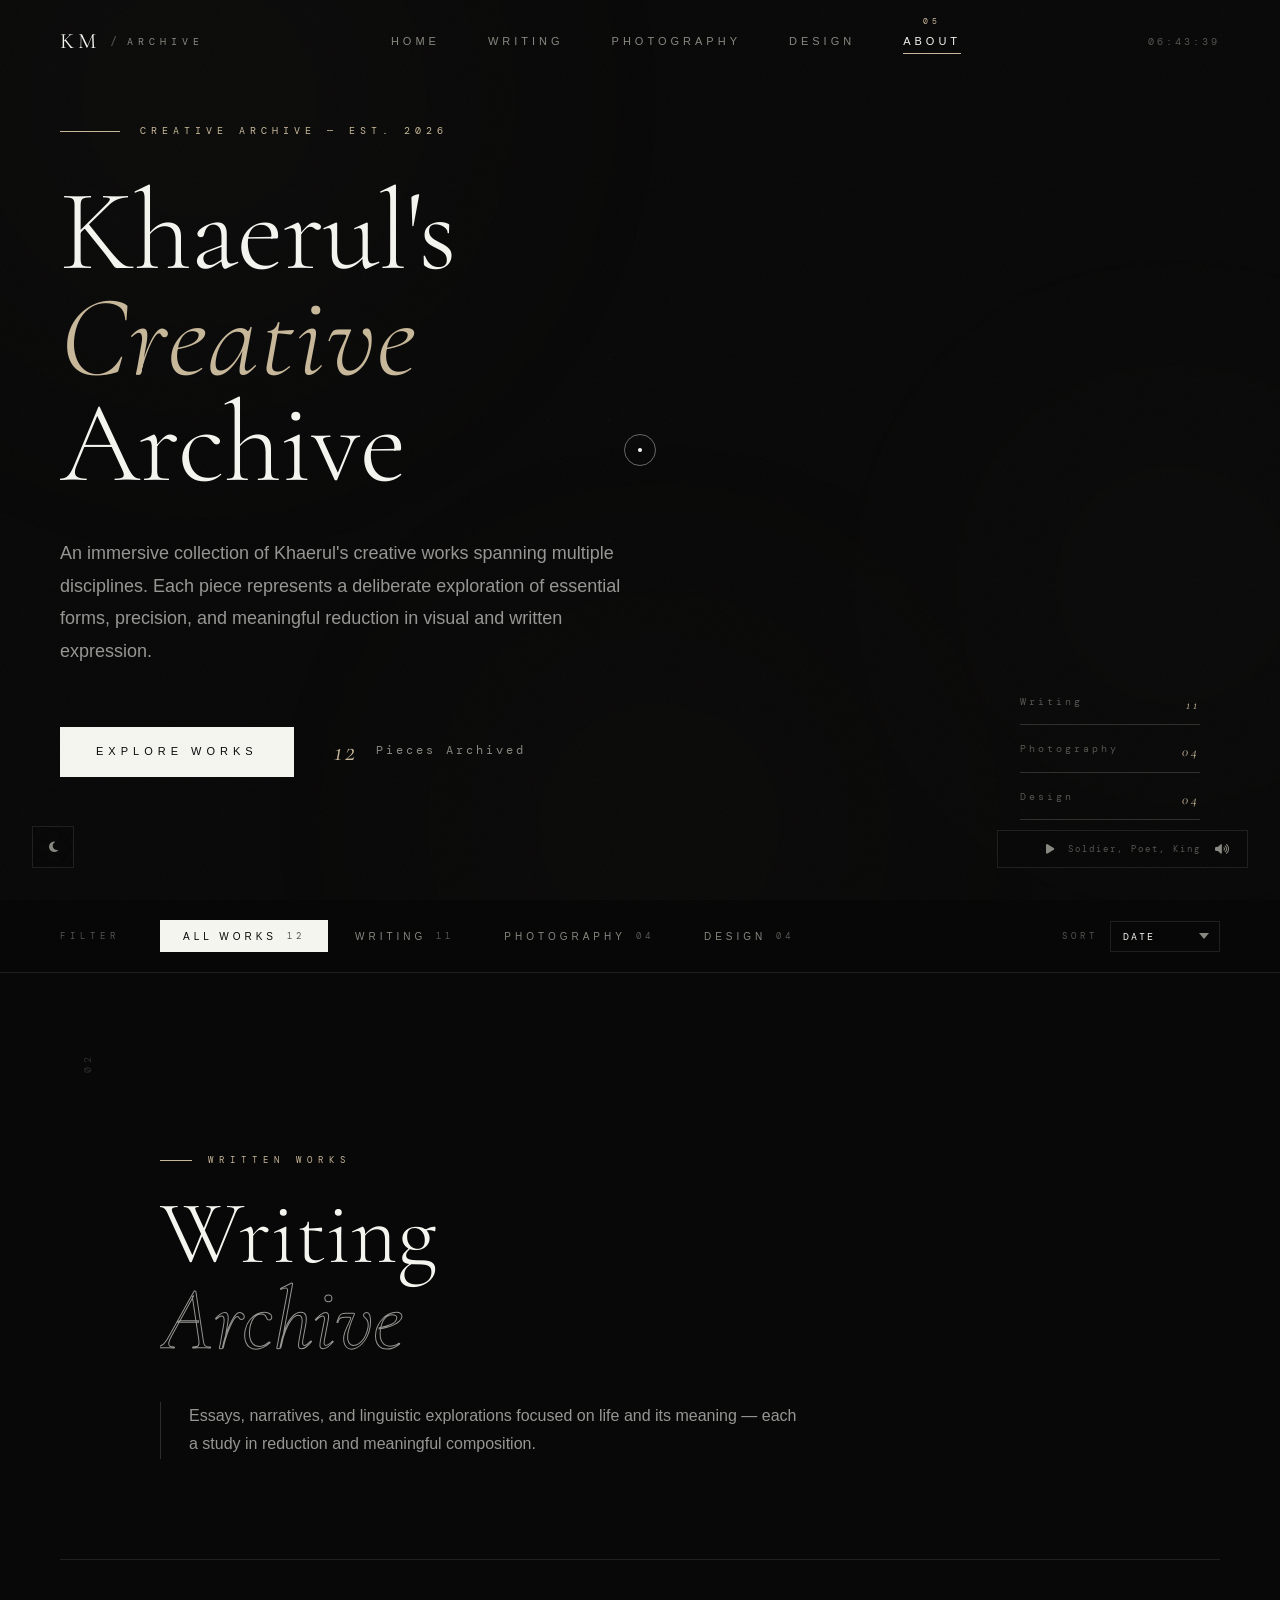
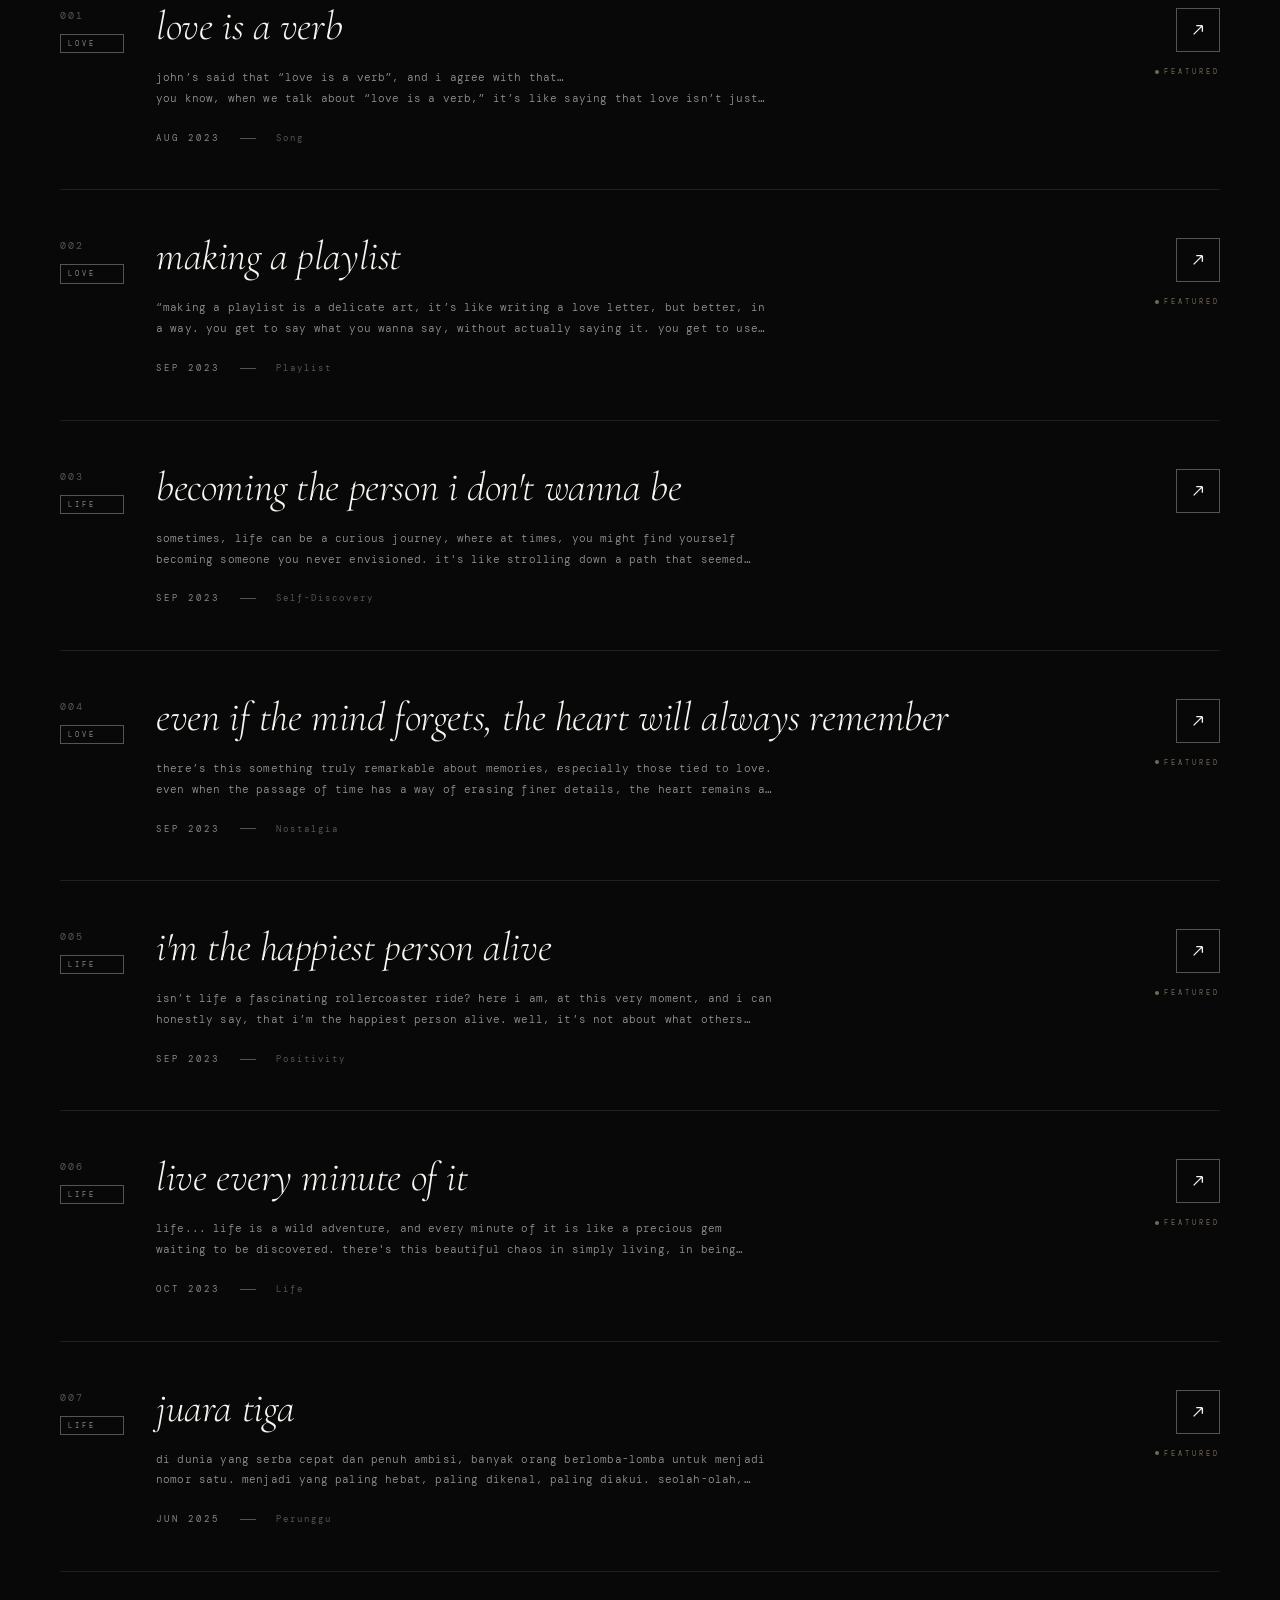
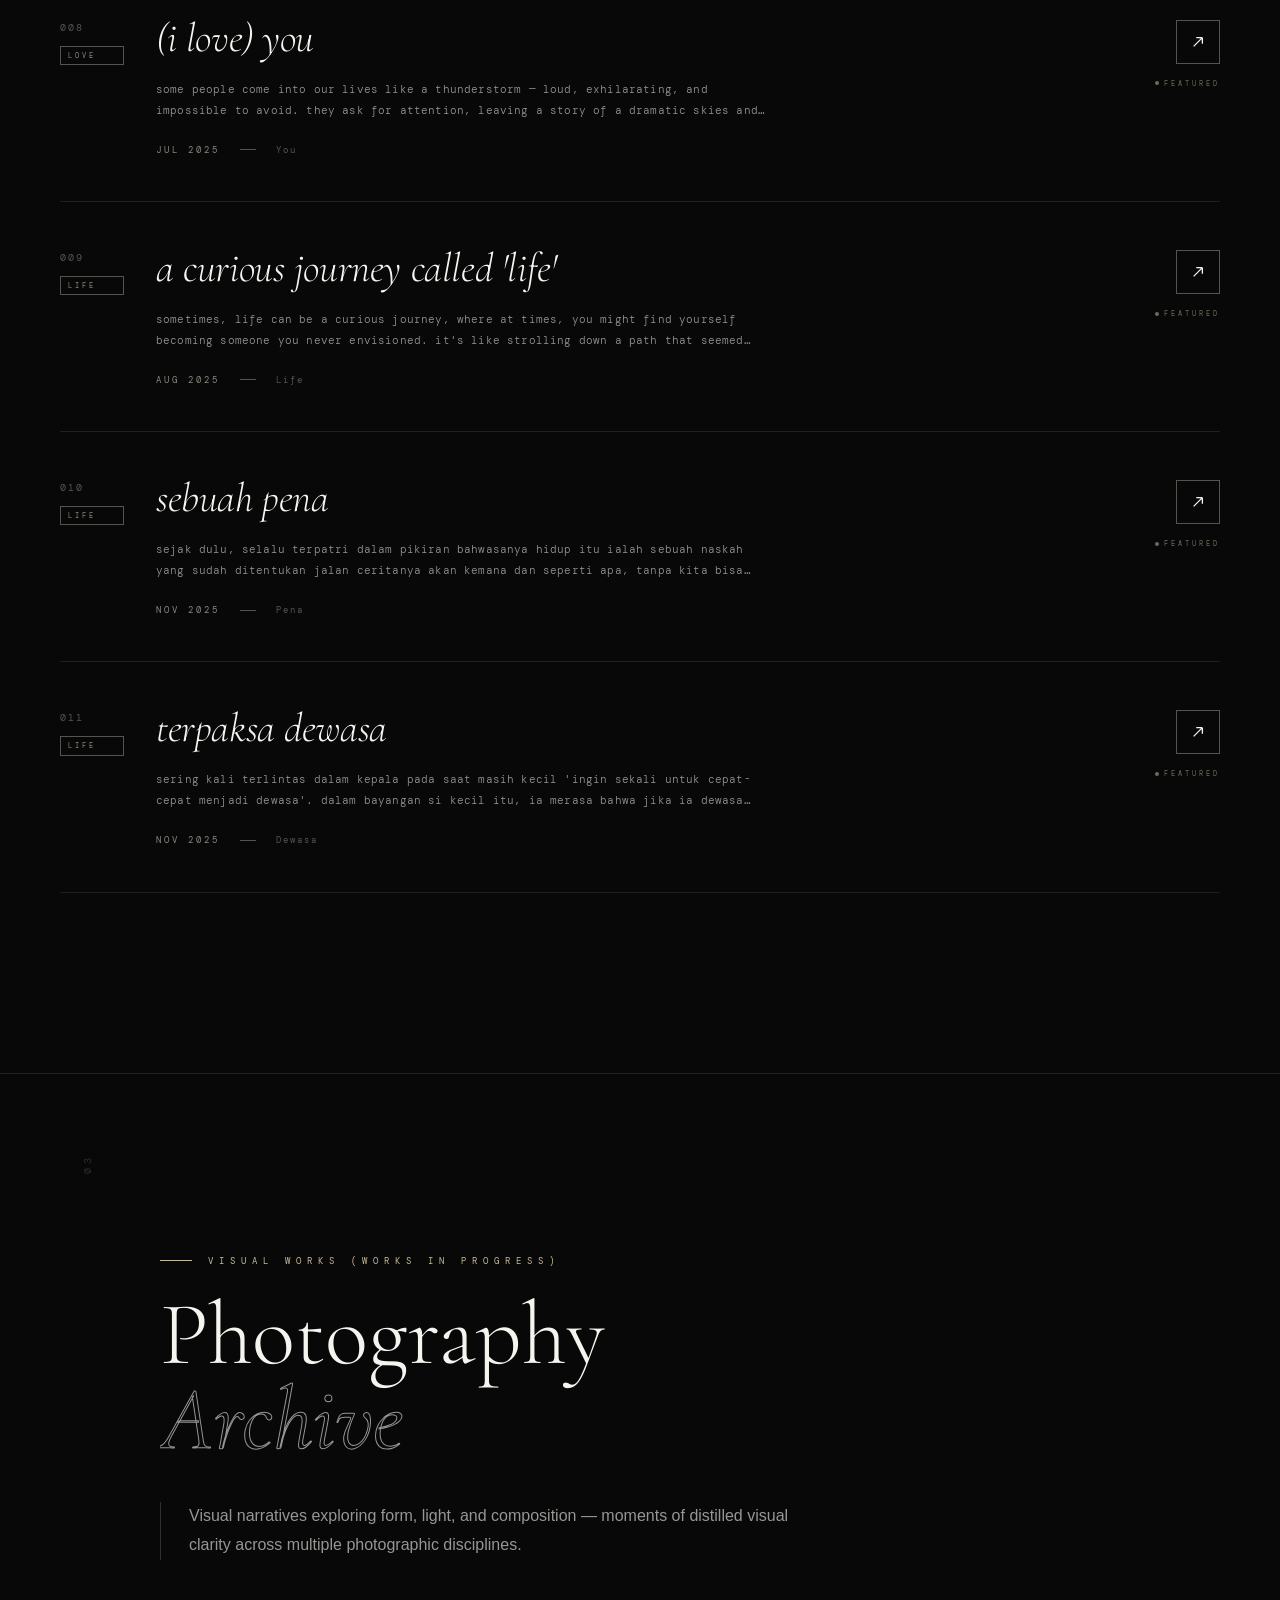
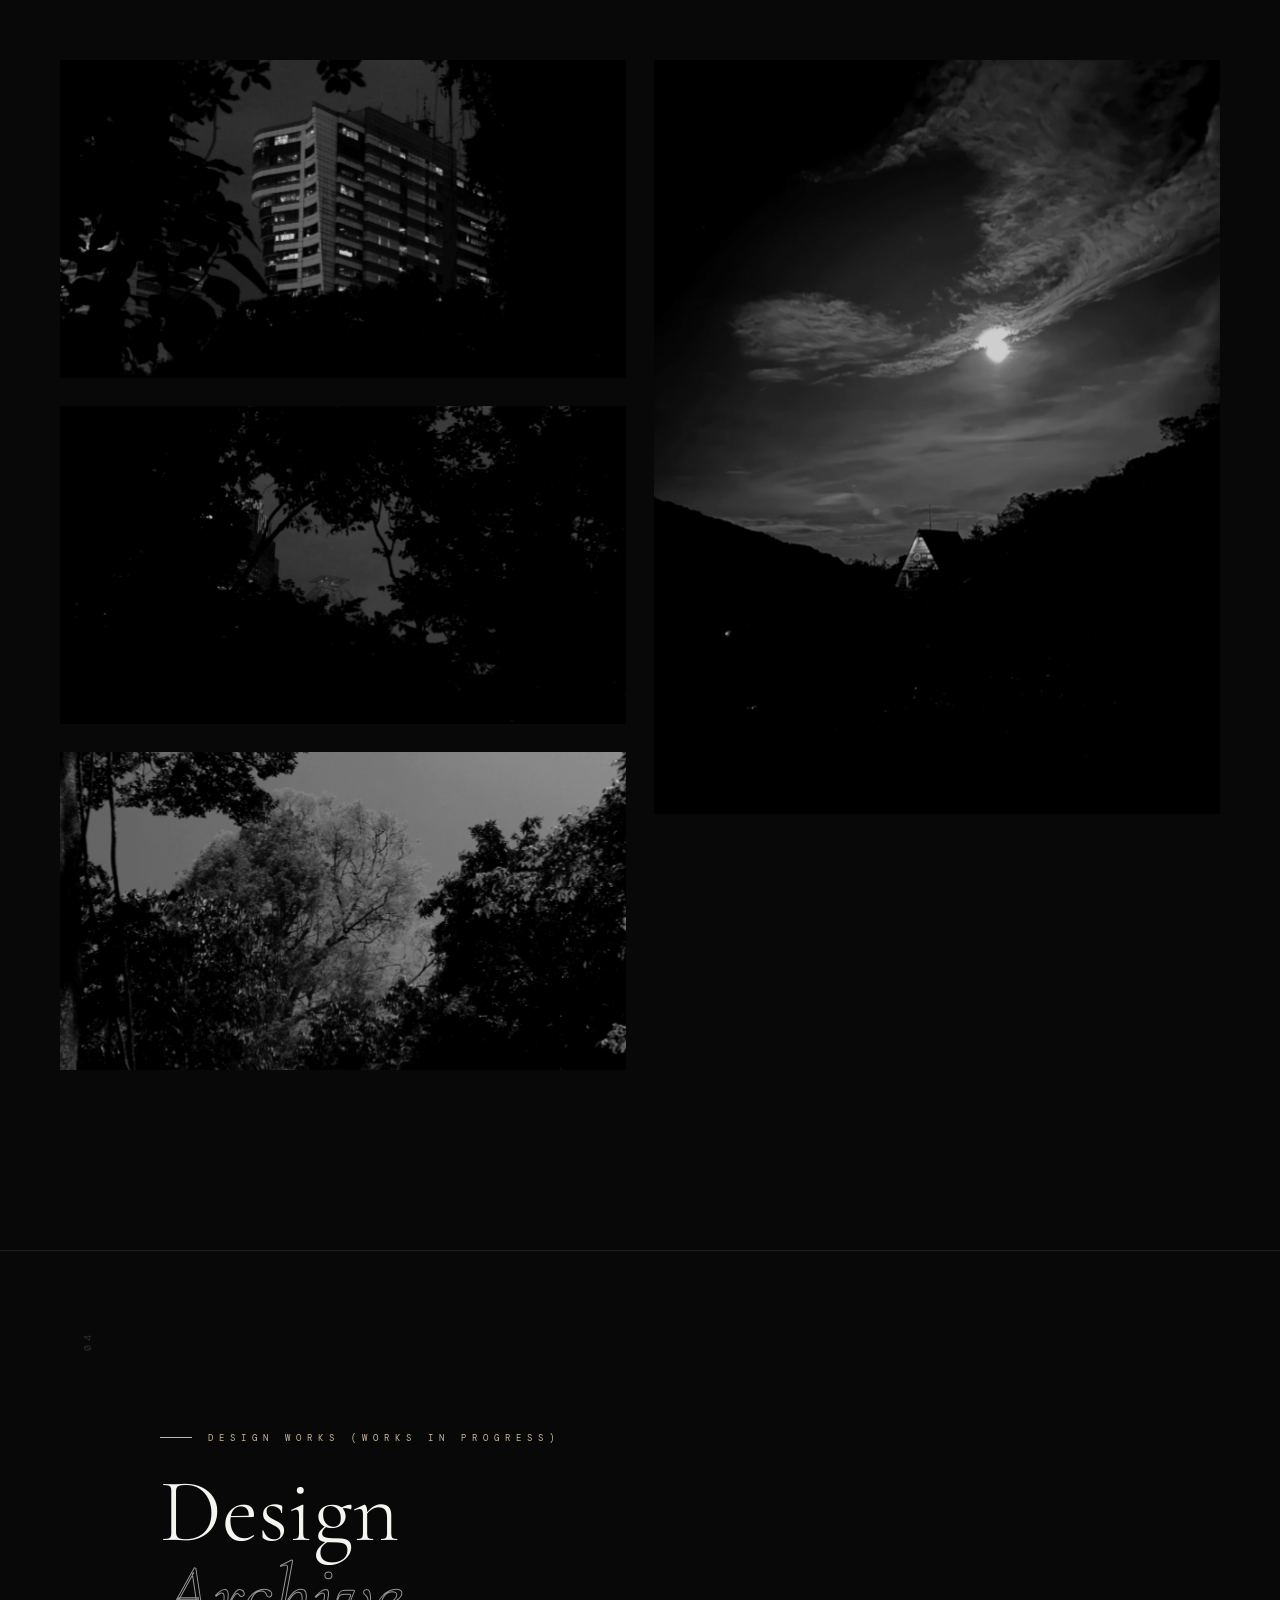
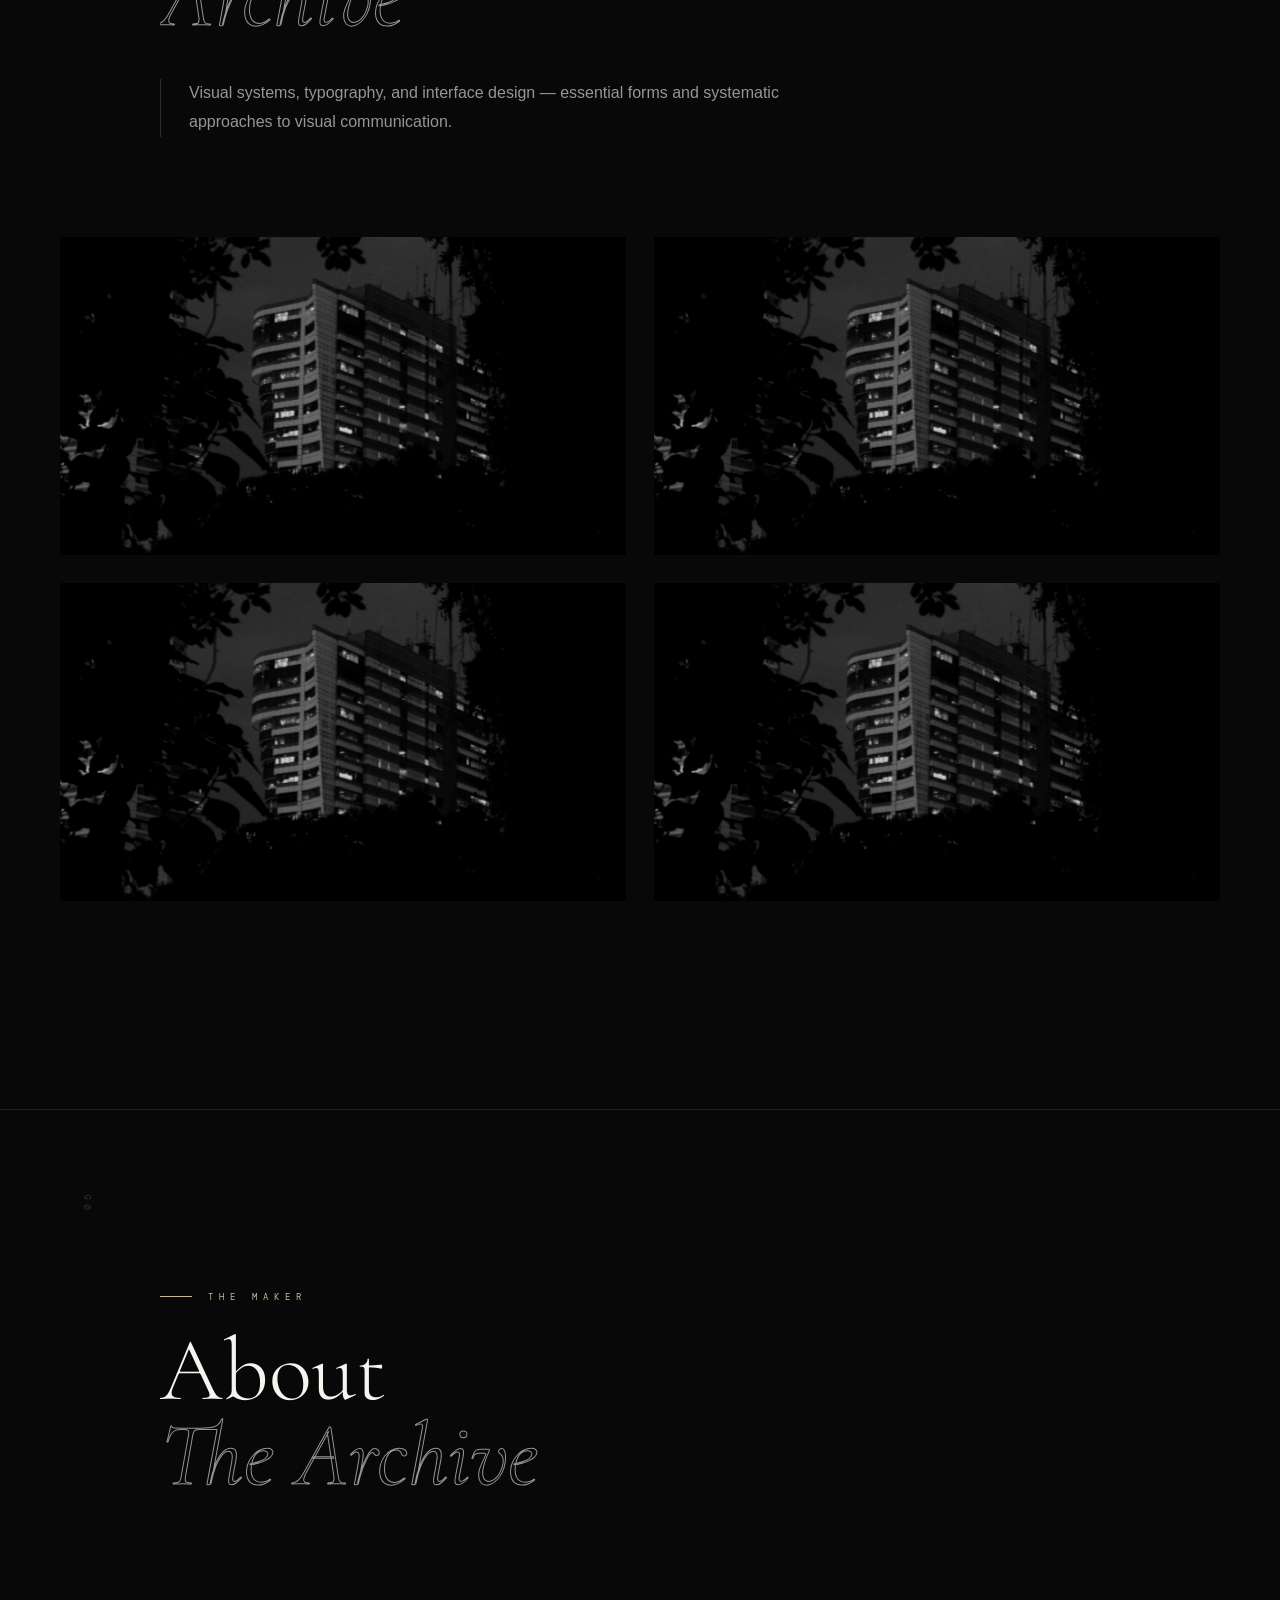
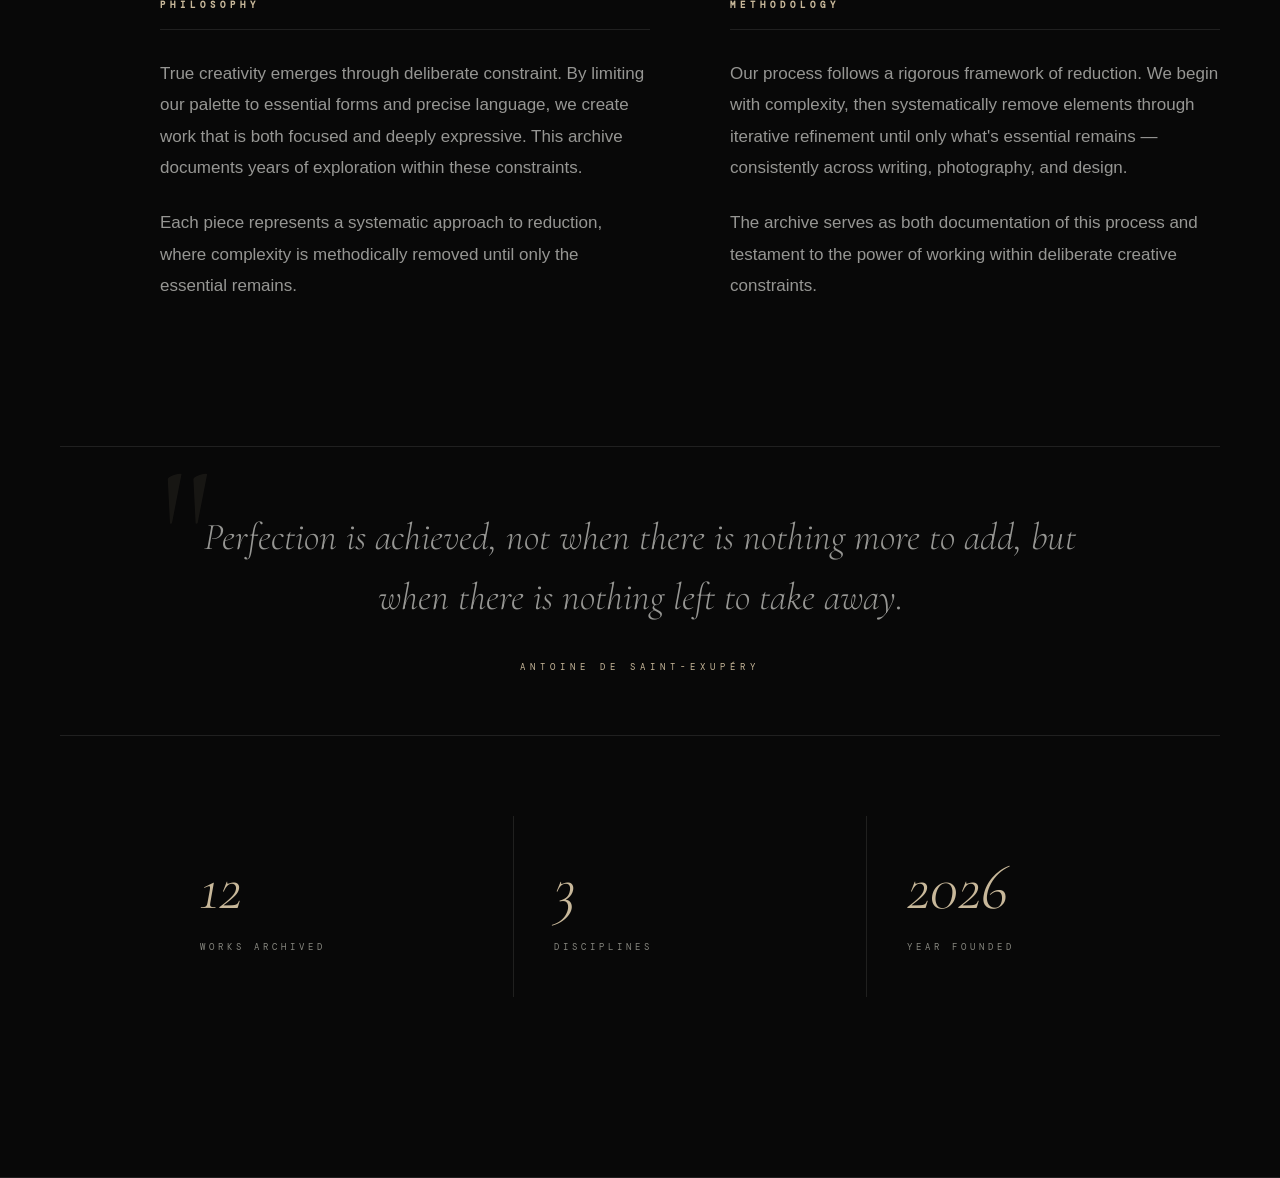
==== commit f498114f: "Update user.html" ====
--- a/user.html
+++ b/user.html
@@ -8,7 +8,7 @@
     <link rel="preconnect" href="https://fonts.gstatic.com" crossorigin>
     <link href="https://fonts.googleapis.com/css2?family=Cormorant+Garamond:ital,wght@0,300;0,400;0,500;1,300;1,400&family=Helvetica+Neue:wght@300;400&family=DM+Mono:wght@300;400&display=swap" rel="stylesheet">
     <link rel="stylesheet" href="https://cdnjs.cloudflare.com/ajax/libs/font-awesome/6.4.0/css/all.min.css">
-    <link rel="stylesheet" href="styles.css">
+    <link rel="stylesheet" href="style.css">
 </head>
 <body>
     <div class="cursor" id="cursor">
--- a/style.css
+++ b/style.css
@@ -0,0 +1,711 @@
+@import url('https://fonts.googleapis.com/css2?family=Cormorant+Garamond:ital,wght@0,300;0,400;0,500;0,600;1,300;1,400;1,500&family=DM+Mono:wght@300;400&display=swap');
+
+:root {
+    --bg: #080808;
+    --bg-2: #0f0f0f;
+    --bg-3: #161616;
+    --surface: #1a1a1a;
+    --white: #f5f5f0;
+    --white-dim: rgba(245,245,240,0.6);
+    --white-faint: rgba(245,245,240,0.10);
+    --white-ghost: rgba(245,245,240,0.04);
+    --gray-a: #888880;
+    --gray-b: #555550;
+    --gray-c: #2e2e2a;
+    --accent: #c8b89a;
+    --accent-dim: rgba(200,184,154,0.28);
+    --accent-faint: rgba(200,184,154,0.07);
+    --accent-warm: #d4c5a9;
+
+    --font-display: 'Cormorant Garamond', 'Times New Roman', serif;
+    --font-body: 'Helvetica Neue', Helvetica, Arial, sans-serif;
+    --font-mono: 'DM Mono', 'Courier New', monospace;
+
+    --ease-expo: cubic-bezier(0.19, 1, 0.22, 1);
+    --ease-back: cubic-bezier(0.34, 1.56, 0.64, 1);
+    --ease-smooth: cubic-bezier(0.4, 0, 0.2, 1);
+
+    --t-fast: 0.2s var(--ease-smooth);
+    --t-mid:  0.5s var(--ease-expo);
+    --t-slow: 0.9s var(--ease-expo);
+
+    --radius-sm: 2px;
+    --radius: 4px;
+}
+
+body.light-mode {
+    --bg: #f5f5f0;
+    --bg-2: #eeede8;
+    --bg-3: #e5e4de;
+    --surface: #dddcd6;
+    --white: #0a0a08;
+    --white-dim: rgba(10,10,8,0.6);
+    --white-faint: rgba(10,10,8,0.1);
+    --white-ghost: rgba(10,10,8,0.04);
+    --gray-a: #666660;
+    --gray-b: #999990;
+    --gray-c: #d0cfca;
+    --accent: #8a6a40;
+    --accent-dim: rgba(138,106,64,0.25);
+    --accent-faint: rgba(138,106,64,0.06);
+    --accent-warm: #7a5a32;
+}
+
+*, *::before, *::after { margin: 0; padding: 0; box-sizing: border-box; }
+
+html { scroll-behavior: smooth; font-size: 16px; }
+
+body {
+    font-family: var(--font-body);
+    background: var(--bg);
+    color: var(--white);
+    line-height: 1.6;
+    overflow-x: hidden;
+    -webkit-font-smoothing: antialiased;
+    cursor: none;
+    transition: background 0.6s var(--ease-smooth), color 0.6s var(--ease-smooth);
+}
+
+body.modal-open { overflow: hidden; }
+
+::-webkit-scrollbar { width: 3px; }
+::-webkit-scrollbar-track { background: transparent; }
+::-webkit-scrollbar-thumb { background: var(--gray-b); border-radius: 2px; }
+::-webkit-scrollbar-thumb:hover { background: var(--accent); }
+
+.noise-overlay {
+    position: fixed;
+    inset: 0;
+    pointer-events: none;
+    z-index: 9000;
+    opacity: 0.03;
+    background-image: url("data:image/svg+xml,%3Csvg viewBox='0 0 256 256' xmlns='http://www.w3.org/2000/svg'%3E%3Cfilter id='n'%3E%3CfeTurbulence type='fractalNoise' baseFrequency='0.9' numOctaves='4' stitchTiles='stitch'/%3E%3C/filter%3E%3Crect width='100%25' height='100%25' filter='url(%23n)'/%3E%3C/svg%3E");
+    background-size: 200px 200px;
+}
+
+.ambient-orbs { position: fixed; inset: 0; pointer-events: none; z-index: 0; overflow: hidden; }
+
+.orb { position: absolute; border-radius: 50%; filter: blur(140px); opacity: 0.04; animation: orbFloat 22s ease-in-out infinite; }
+.orb-1 { width: 700px; height: 700px; background: radial-gradient(circle, var(--accent), transparent); top: -250px; left: -150px; }
+.orb-2 { width: 450px; height: 450px; background: radial-gradient(circle, var(--white), transparent); top: 40%; right: -120px; animation-delay: -8s; animation-duration: 28s; }
+.orb-3 { width: 550px; height: 550px; background: radial-gradient(circle, var(--accent), transparent); bottom: -200px; left: 30%; animation-delay: -16s; animation-duration: 19s; }
+
+@keyframes orbFloat {
+    0%, 100% { transform: translate(0, 0) scale(1); }
+    33% { transform: translate(40px, -50px) scale(1.06); }
+    66% { transform: translate(-25px, 25px) scale(0.94); }
+}
+
+.cursor { position: fixed; top: 0; left: 0; pointer-events: none; z-index: 99999; transform: translate(-50%, -50%); }
+
+.cursor-dot {
+    width: 4px; height: 4px;
+    background: var(--white);
+    border-radius: 50%;
+    position: absolute;
+    top: 50%; left: 50%;
+    transform: translate(-50%, -50%);
+    transition: width 0.2s, height 0.2s, background 0.2s;
+}
+
+.cursor-ring {
+    width: 32px; height: 32px;
+    border: 1px solid rgba(245,245,240,0.4);
+    border-radius: 50%;
+    position: absolute;
+    top: 50%; left: 50%;
+    transform: translate(-50%, -50%);
+    transition: width 0.45s var(--ease-expo), height 0.45s var(--ease-expo), border-color 0.3s, opacity 0.3s;
+}
+
+.cursor-label {
+    position: absolute;
+    top: 50%; left: 50%;
+    transform: translate(22px, -50%);
+    font-family: var(--font-mono);
+    font-size: 8px;
+    letter-spacing: 3px;
+    color: var(--white);
+    white-space: nowrap;
+    opacity: 0;
+    transition: opacity 0.3s;
+    text-transform: uppercase;
+}
+
+.cursor.hovering .cursor-ring { width: 56px; height: 56px; border-color: var(--accent); opacity: 0.9; }
+.cursor.hovering .cursor-dot { background: var(--accent); width: 6px; height: 6px; }
+.cursor.clicking .cursor-ring { width: 20px; height: 20px; }
+.cursor.gallery-hover .cursor-label { opacity: 1; }
+
+@media (max-width: 768px) { body { cursor: auto; } .cursor { display: none; } }
+
+/* ── Loader ── */
+.loader {
+    position: fixed; inset: 0;
+    background: var(--bg);
+    z-index: 100000;
+    display: flex; flex-direction: column; align-items: center; justify-content: center;
+    transition: opacity 0.9s var(--ease-smooth), visibility 0.9s var(--ease-smooth);
+}
+
+.loader.hidden { opacity: 0; visibility: hidden; pointer-events: none; }
+
+.loader-inner { text-align: center; position: relative; }
+
+.loader-logo {
+    font-family: var(--font-display);
+    font-size: 88px; font-weight: 300; letter-spacing: 20px;
+    color: var(--white); margin-bottom: 60px; opacity: 0;
+    animation: loaderLogoIn 0.9s var(--ease-expo) 0.2s forwards;
+}
+
+@keyframes loaderLogoIn {
+    from { opacity: 0; transform: translateY(24px); }
+    to { opacity: 1; transform: translateY(0); }
+}
+
+.loader-line { width: 300px; height: 1px; background: var(--gray-c); margin: 0 auto 28px; position: relative; overflow: hidden; }
+.loader-line-inner { position: absolute; top: 0; left: 0; height: 100%; width: 0%; background: linear-gradient(90deg, transparent, var(--accent), var(--white)); transition: width 0.12s; }
+.loader-text { font-family: var(--font-mono); font-size: 9px; letter-spacing: 7px; color: var(--gray-a); text-transform: uppercase; margin-bottom: 20px; animation: loaderLogoIn 0.7s var(--ease-expo) 0.5s both; }
+.loader-count { font-family: var(--font-mono); font-size: 36px; font-weight: 300; color: var(--white-dim); letter-spacing: 6px; animation: loaderLogoIn 0.7s var(--ease-expo) 0.6s both; }
+
+.loader-corners { position: absolute; inset: 40px; pointer-events: none; }
+.loader-corners span { position: absolute; width: 20px; height: 20px; border-color: var(--white-faint); border-style: solid; border-width: 0; }
+.loader-corners span:nth-child(1) { top: 0; left: 0; border-top-width: 1px; border-left-width: 1px; }
+.loader-corners span:nth-child(2) { top: 0; right: 0; border-top-width: 1px; border-right-width: 1px; }
+.loader-corners span:nth-child(3) { bottom: 0; left: 0; border-bottom-width: 1px; border-left-width: 1px; }
+.loader-corners span:nth-child(4) { bottom: 0; right: 0; border-bottom-width: 1px; border-right-width: 1px; }
+
+.container { max-width: 1600px; margin: 0 auto; padding: 0 80px; }
+
+.header {
+    position: fixed; top: 0; left: 0; right: 0;
+    padding: 28px 80px;
+    display: flex; align-items: center; justify-content: space-between;
+    z-index: 1000;
+    transition: padding 0.4s var(--ease-smooth), background 0.4s;
+}
+
+.header::after {
+    content: '';
+    position: absolute; inset: 0;
+    background: linear-gradient(to bottom, var(--bg) 0%, transparent 100%);
+    opacity: 0; transition: opacity 0.4s; pointer-events: none; z-index: -1;
+}
+
+.header.scrolled {
+    padding: 20px 80px;
+    background: rgba(8,8,8,0.88);
+    backdrop-filter: blur(28px) saturate(1.3);
+    border-bottom: 1px solid var(--white-faint);
+}
+
+.header.scrolled::after { opacity: 1; }
+body.light-mode .header.scrolled { background: rgba(245,245,240,0.88); }
+
+.header-progress { position: absolute; bottom: 0; left: 0; height: 1px; width: 0%; background: linear-gradient(90deg, var(--accent), var(--white)); transition: width 0.08s; }
+
+.logo { display: flex; align-items: center; gap: 8px; text-decoration: none; color: var(--white); }
+.logo-km { font-family: var(--font-display); font-size: 22px; font-weight: 400; letter-spacing: 4px; transition: color var(--t-fast); }
+.logo-sep { font-family: var(--font-mono); font-size: 12px; color: var(--gray-b); margin: 0 2px; }
+.logo-archive { font-family: var(--font-mono); font-size: 10px; letter-spacing: 5px; color: var(--gray-a); transition: color var(--t-fast); }
+.logo:hover .logo-km { color: var(--accent); }
+.logo:hover .logo-archive { color: var(--white); }
+
+.nav-links { display: flex; gap: 48px; align-items: center; }
+
+.nav-link {
+    font-family: var(--font-body); font-size: 11px; font-weight: 400;
+    letter-spacing: 4px; text-transform: uppercase; color: var(--gray-a);
+    text-decoration: none; position: relative; padding: 4px 0; transition: color var(--t-fast);
+}
+
+.nav-link::before {
+    content: attr(data-index);
+    position: absolute; top: -14px; left: 50%; transform: translateX(-50%);
+    font-family: var(--font-mono); font-size: 8px; color: var(--accent); opacity: 0; transition: opacity 0.3s;
+}
+
+.nav-link::after {
+    content: ''; position: absolute; bottom: 0; left: 0;
+    width: 0%; height: 1px; background: var(--accent); transition: width 0.4s var(--ease-expo);
+}
+
+.nav-link:hover, .nav-link.active { color: var(--white); }
+.nav-link:hover::before, .nav-link.active::before { opacity: 1; }
+.nav-link.active::after, .nav-link:hover::after { width: 100%; }
+
+.header-time { font-family: var(--font-mono); font-size: 10px; letter-spacing: 3px; color: var(--gray-b); }
+
+.audio-player {
+    position: fixed; bottom: 32px; right: 32px; z-index: 500;
+    display: flex; align-items: center; gap: 12px;
+    background: rgba(8,8,8,0.82); backdrop-filter: blur(20px);
+    border: 1px solid var(--white-faint); padding: 10px 16px;
+    transition: border-color 0.3s, box-shadow 0.3s;
+}
+
+body.light-mode .audio-player { background: rgba(245,245,240,0.88); }
+.audio-player.audio-playing { border-color: var(--accent-dim); box-shadow: 0 0 28px var(--accent-faint); }
+
+.audio-visualizer { display: flex; align-items: flex-end; gap: 2px; height: 14px; opacity: 0; transition: opacity 0.3s; }
+.audio-player.audio-playing .audio-visualizer { opacity: 1; }
+.audio-visualizer span { display: block; width: 2px; background: var(--accent); border-radius: 1px; animation: vizBar 0.8s ease-in-out infinite alternate; height: 4px; }
+.audio-visualizer span:nth-child(1) { animation-delay: 0s; }
+.audio-visualizer span:nth-child(2) { animation-delay: 0.15s; }
+.audio-visualizer span:nth-child(3) { animation-delay: 0.3s; }
+.audio-visualizer span:nth-child(4) { animation-delay: 0.45s; }
+.audio-visualizer span:nth-child(5) { animation-delay: 0.6s; }
+
+@keyframes vizBar { from { height: 2px; } to { height: 14px; } }
+
+.audio-btn { background: transparent; border: none; color: var(--gray-a); cursor: none; padding: 2px; transition: color var(--t-fast); font-size: 11px; }
+.audio-btn:hover { color: var(--accent); }
+.audio-track { font-family: var(--font-mono); font-size: 9px; letter-spacing: 2px; color: var(--gray-b); white-space: nowrap; }
+
+.theme-toggle {
+    position: fixed; bottom: 32px; left: 32px; z-index: 500;
+    width: 42px; height: 42px;
+    border: 1px solid var(--white-faint);
+    background: rgba(8,8,8,0.72); backdrop-filter: blur(20px);
+    display: flex; align-items: center; justify-content: center; cursor: none;
+    transition: border-color var(--t-fast), transform 0.35s var(--ease-back);
+}
+
+body.light-mode .theme-toggle { background: rgba(245,245,240,0.82); }
+.theme-toggle:hover { border-color: var(--accent); transform: rotate(20deg); }
+.theme-icon { font-size: 12px; color: var(--gray-a); transition: color 0.3s; }
+.theme-toggle:hover .theme-icon { color: var(--accent); }
+
+.back-to-top {
+    position: fixed; bottom: 84px; right: 32px; z-index: 500;
+    width: 42px; height: 42px;
+    border: 1px solid var(--white-faint);
+    background: rgba(8,8,8,0.72); backdrop-filter: blur(20px);
+    display: flex; align-items: center; justify-content: center;
+    text-decoration: none; color: var(--gray-a); font-size: 11px;
+    opacity: 0; visibility: hidden; transform: translateY(8px);
+    transition: opacity 0.4s, visibility 0.4s, transform 0.4s var(--ease-expo), border-color var(--t-fast), color var(--t-fast);
+}
+
+.back-to-top.visible { opacity: 1; visibility: visible; transform: translateY(0); }
+.back-to-top:hover { border-color: var(--accent); color: var(--accent); }
+
+.hero { min-height: 100vh; position: relative; display: flex; align-items: center; padding: 0 80px; overflow: hidden; }
+.hero-canvas { position: absolute; inset: 0; width: 100%; height: 100%; opacity: 0.12; }
+.hero-content { position: relative; z-index: 2; max-width: 1000px; }
+
+.hero-eyebrow { display: flex; align-items: center; gap: 20px; margin-bottom: 40px; opacity: 0; transform: translateY(20px); }
+.eyebrow-line { display: block; width: 60px; height: 1px; background: var(--accent); }
+.eyebrow-text { font-family: var(--font-mono); font-size: 10px; letter-spacing: 5px; color: var(--accent); text-transform: uppercase; }
+
+.hero-title { font-family: var(--font-display); font-size: clamp(72px, 9vw, 140px); font-weight: 300; line-height: 0.92; margin-bottom: 40px; letter-spacing: -1px; overflow: hidden; }
+.hero-word { display: block; transform: translateY(110%); opacity: 0; will-change: transform, opacity; }
+.hero-word-italic { font-style: italic; color: var(--accent); font-weight: 300; letter-spacing: 2px; }
+
+.hero-subtitle { font-size: 18px; font-weight: 300; color: var(--white-dim); max-width: 580px; line-height: 1.8; margin-bottom: 60px; opacity: 0; transform: translateY(20px); }
+
+.hero-cta { display: flex; align-items: center; gap: 40px; opacity: 0; transform: translateY(20px); }
+
+.cta-btn {
+    font-family: var(--font-body); font-size: 11px; letter-spacing: 5px; text-transform: uppercase;
+    color: var(--bg); background: var(--white); border: none; padding: 16px 36px;
+    text-decoration: none; display: inline-block; position: relative; overflow: hidden;
+    transition: color 0.4s var(--ease-expo);
+}
+
+.cta-btn::before {
+    content: ''; position: absolute; inset: 0; background: var(--accent);
+    transform: scaleX(0); transform-origin: left; transition: transform 0.4s var(--ease-expo); z-index: 0;
+}
+
+.cta-btn:hover { color: var(--bg); }
+.cta-btn:hover::before { transform: scaleX(1); }
+
+.hero-count { font-family: var(--font-mono); font-size: 12px; letter-spacing: 3px; color: var(--gray-a); }
+.hero-count em { font-family: var(--font-display); font-size: 28px; font-style: italic; color: var(--accent); margin-right: 8px; vertical-align: middle; }
+
+.hero-scroll-indicator { position: absolute; bottom: 60px; left: 50%; transform: translateX(-50%); display: flex; flex-direction: column; align-items: center; gap: 12px; opacity: 0; }
+.scroll-track { width: 1px; height: 80px; background: var(--gray-c); position: relative; overflow: hidden; }
+.scroll-thumb { position: absolute; top: 0; left: 0; width: 100%; background: var(--accent); animation: scrollThumb 2s ease-in-out infinite; }
+
+@keyframes scrollThumb {
+    0% { height: 0; top: 0; }
+    50% { height: 40px; top: 20px; }
+    100% { height: 0; top: 80px; }
+}
+
+.hero-scroll-indicator span { font-family: var(--font-mono); font-size: 8px; letter-spacing: 5px; color: var(--gray-b); text-transform: uppercase; writing-mode: vertical-rl; }
+
+.hero-index { position: absolute; right: 80px; bottom: 80px; display: flex; flex-direction: column; gap: 16px; opacity: 0; transform: translateX(20px); z-index: 2; }
+.hero-index-item { font-family: var(--font-mono); font-size: 10px; letter-spacing: 3px; color: var(--gray-b); display: flex; justify-content: space-between; gap: 24px; padding-bottom: 8px; border-bottom: 1px solid var(--gray-c); min-width: 180px; }
+.hero-index-item span { font-family: var(--font-display); font-size: 14px; font-style: italic; color: var(--accent); }
+
+.category-nav {
+    position: sticky; top: 73px; z-index: 900;
+    background: rgba(8,8,8,0.92); backdrop-filter: blur(28px);
+    border-bottom: 1px solid var(--white-faint); padding: 20px 0;
+    transition: transform 0.4s var(--ease-expo), opacity 0.4s;
+}
+
+body.light-mode .category-nav { background: rgba(245,245,240,0.92); }
+.category-nav.hidden { transform: translateY(-100%); opacity: 0; pointer-events: none; }
+
+.category-row { display: flex; align-items: center; gap: 40px; }
+.category-label { font-family: var(--font-mono); font-size: 9px; letter-spacing: 5px; color: var(--gray-b); white-space: nowrap; }
+.category-buttons { display: flex; gap: 4px; flex: 1; }
+
+.category-btn {
+    background: transparent; border: 1px solid transparent; color: var(--gray-a);
+    padding: 9px 22px; font-family: var(--font-body); font-size: 10px; letter-spacing: 4px;
+    text-transform: uppercase; cursor: none;
+    transition: color var(--t-fast), border-color var(--t-fast), background var(--t-fast);
+    display: flex; align-items: center; gap: 10px;
+}
+
+.btn-count { font-family: var(--font-mono); font-size: 9px; color: var(--gray-b); transition: color var(--t-fast); }
+.category-btn:hover { color: var(--white); border-color: var(--white-faint); }
+.category-btn.active { color: var(--bg); background: var(--white); border-color: var(--white); }
+.category-btn.active .btn-count { color: var(--gray-b); }
+body.light-mode .category-btn.active { color: var(--white); background: var(--bg); border-color: var(--bg); }
+
+.category-sort { display: flex; align-items: center; gap: 12px; margin-left: auto; }
+.sort-label { font-family: var(--font-mono); font-size: 9px; letter-spacing: 4px; color: var(--gray-b); }
+
+.filter-select {
+    background: transparent; border: 1px solid var(--white-faint); color: var(--white);
+    padding: 8px 32px 8px 12px; font-family: var(--font-mono); font-size: 10px; letter-spacing: 2px;
+    text-transform: uppercase; cursor: none; transition: border-color var(--t-fast); appearance: none;
+    background-image: url("data:image/svg+xml,%3Csvg xmlns='http://www.w3.org/2000/svg' width='10' height='6' viewBox='0 0 10 6'%3E%3Cpath d='M0 0l5 6 5-6z' fill='%23888880'/%3E%3C/svg%3E");
+    background-repeat: no-repeat; background-position: right 10px center;
+}
+
+.filter-select:hover { border-color: var(--accent); }
+.filter-select:focus { outline: none; border-color: var(--accent); }
+
+.gallery-section {
+    padding: 180px 0; border-bottom: 1px solid var(--white-faint); position: relative;
+    opacity: 0; transform: translateY(60px); transition: opacity 1.2s var(--ease-expo), transform 1.2s var(--ease-expo);
+}
+
+.gallery-section.active { opacity: 1; transform: translateY(0); }
+
+.section-number { position: absolute; top: 80px; left: 80px; font-family: var(--font-mono); font-size: 10px; letter-spacing: 4px; color: var(--gray-c); writing-mode: vertical-rl; transform: rotate(180deg); }
+
+.section-header { margin-bottom: 100px; padding-left: 140px; position: relative; }
+
+.section-kicker { font-family: var(--font-mono); font-size: 9px; letter-spacing: 6px; color: var(--accent); text-transform: uppercase; margin-bottom: 24px; display: flex; align-items: center; gap: 16px; }
+.section-kicker::before { content: ''; width: 32px; height: 1px; background: var(--accent); }
+
+.section-title { font-family: var(--font-display); font-size: clamp(56px, 7vw, 100px); font-weight: 300; line-height: 0.95; margin-bottom: 40px; overflow: hidden; }
+.section-title-line { display: block; transform: translateY(110%); opacity: 0; transition: transform 1s var(--ease-expo), opacity 0.8s; }
+.section-title-outline { -webkit-text-stroke: 1px var(--white-dim); color: transparent; font-style: italic; }
+
+.gallery-section.active .section-title-line:nth-child(1) { transform: translateY(0); opacity: 1; transition-delay: 0.1s; }
+.gallery-section.active .section-title-line:nth-child(2) { transform: translateY(0); opacity: 1; transition-delay: 0.25s; }
+
+.section-subtitle { font-size: 16px; font-weight: 300; color: var(--white-dim); max-width: 640px; line-height: 1.8; padding-left: 28px; border-left: 1px solid var(--gray-c); }
+
+.gallery-grid { columns: 3; column-gap: 28px; }
+
+.gallery-item {
+    break-inside: avoid; margin-bottom: 28px; position: relative; overflow: hidden;
+    cursor: none; opacity: 0; transform: translateY(40px);
+    transition: opacity 0.8s var(--ease-expo), transform 0.8s var(--ease-expo);
+}
+
+.gallery-item.visible { opacity: 1; transform: translateY(0); }
+
+.item-image-container { position: relative; overflow: hidden; }
+.item-image { width: 100%; height: auto; display: block; transition: transform 0.9s var(--ease-expo), filter 0.6s; filter: grayscale(100%) brightness(0.82) contrast(1.1); transform: scale(1.02); will-change: transform; }
+.gallery-item:hover .item-image { transform: scale(1.08); filter: grayscale(0%) brightness(1) contrast(1); }
+
+.item-overlay { position: absolute; inset: 0; background: linear-gradient(to bottom, rgba(8,8,8,0) 30%, rgba(8,8,8,0.96) 100%); opacity: 0; transition: opacity 0.5s; z-index: 2; }
+.gallery-item:hover .item-overlay { opacity: 1; }
+
+.item-info { position: absolute; bottom: 0; left: 0; right: 0; padding: 32px; z-index: 3; transform: translateY(16px); opacity: 0; transition: transform 0.5s var(--ease-expo), opacity 0.4s; }
+.gallery-item:hover .item-info { transform: translateY(0); opacity: 1; }
+
+.item-category { font-family: var(--font-mono); font-size: 9px; letter-spacing: 4px; color: var(--accent); text-transform: uppercase; margin-bottom: 10px; display: flex; align-items: center; gap: 12px; }
+.item-category::after { content: ''; flex: 1; height: 1px; background: var(--accent); opacity: 0.4; max-width: 40px; }
+
+.item-title { font-family: var(--font-display); font-size: 26px; font-weight: 300; line-height: 1.2; margin-bottom: 8px; color: var(--white); }
+.item-date { font-family: var(--font-mono); font-size: 9px; letter-spacing: 3px; color: var(--gray-a); }
+
+.item-view { position: absolute; top: 20px; right: 20px; z-index: 3; width: 40px; height: 40px; border: 1px solid rgba(245,245,240,0.25); border-radius: 50%; display: flex; align-items: center; justify-content: center; opacity: 0; transform: scale(0.7) rotate(-45deg); transition: opacity 0.4s, transform 0.5s var(--ease-back); }
+.item-view i { font-size: 11px; color: var(--white); transform: rotate(45deg); }
+.gallery-item:hover .item-view { opacity: 1; transform: scale(1) rotate(0deg); }
+
+#writing .gallery-grid {
+    columns: unset;
+    column-gap: unset;
+    display: block;
+    border-top: 1px solid var(--white-faint);
+}
+
+.writing-entry {
+    break-inside: unset;
+    margin-bottom: 0;
+    position: relative;
+    overflow: hidden;
+    cursor: none;
+    opacity: 0;
+    transform: translateY(20px);
+    transition: opacity 0.7s var(--ease-expo), transform 0.7s var(--ease-expo);
+    display: grid;
+    grid-template-columns: 80px 1fr auto;
+    align-items: start;
+    gap: 0 48px;
+    padding: 44px 0;
+    border-bottom: 1px solid var(--white-faint);
+    border-radius: 0;
+}
+
+.writing-entry.visible { opacity: 1; transform: translateY(0); }
+
+.writing-entry::before {
+    content: '';
+    position: absolute; left: -80px; top: 0; bottom: 0;
+    width: 3px; background: var(--accent);
+    transform: scaleY(0); transform-origin: bottom;
+    transition: transform 0.55s var(--ease-expo);
+}
+
+.writing-entry:hover::before { transform: scaleY(1); }
+
+.writing-entry::after {
+    content: '';
+    position: absolute; inset: 0;
+    background: linear-gradient(90deg, var(--accent-faint) 0%, transparent 65%);
+    opacity: 0; transition: opacity 0.5s ease; pointer-events: none;
+}
+
+.writing-entry:hover::after { opacity: 1; }
+
+.wr-col-index { display: flex; flex-direction: column; gap: 10px; padding-top: 4px; }
+.wr-num { font-family: var(--font-mono); font-size: 10px; color: var(--gray-b); letter-spacing: 2px; transition: color 0.3s; }
+.writing-entry:hover .wr-num { color: var(--accent); }
+
+.wr-badge {
+    font-family: var(--font-mono); font-size: 7px; letter-spacing: 3px; text-transform: uppercase;
+    border: 1px solid var(--gray-b); color: var(--gray-a); padding: 3px 7px; white-space: nowrap;
+    transition: border-color 0.3s, color 0.3s;
+}
+
+.writing-entry:hover .wr-badge { border-color: var(--accent); color: var(--accent); }
+
+.wr-col-main { min-width: 0; }
+
+.wr-entry-title {
+    font-family: var(--font-display);
+    font-size: clamp(28px, 3.2vw, 44px);
+    font-weight: 300; font-style: italic;
+    color: var(--white); line-height: 1.1;
+    margin-bottom: 18px; letter-spacing: -0.01em;
+    transition: color 0.35s;
+}
+
+.writing-entry:hover .wr-entry-title { color: var(--accent-warm); }
+
+.wr-entry-excerpt {
+    font-family: var(--font-mono); font-size: 11px; font-weight: 300;
+    color: var(--white-dim); line-height: 1.9; max-width: 620px;
+    letter-spacing: 0.015em; margin-bottom: 22px;
+    display: -webkit-box; -webkit-line-clamp: 2; -webkit-box-orient: vertical; overflow: hidden;
+    line-clamp: 2;
+    transition: color 0.3s;
+}
+
+.writing-entry:hover .wr-entry-excerpt { color: rgba(245,245,240,0.74); }
+
+.wr-entry-meta { display: flex; align-items: center; gap: 20px; }
+.wr-meta-date { font-family: var(--font-mono); font-size: 9px; letter-spacing: 3px; color: var(--gray-a); text-transform: uppercase; }
+.wr-meta-sep { width: 16px; height: 1px; background: var(--gray-b); flex-shrink: 0; }
+.wr-meta-type { font-family: var(--font-mono); font-size: 9px; letter-spacing: 2px; color: var(--gray-b); }
+
+.wr-col-action { display: flex; flex-direction: column; align-items: flex-end; gap: 14px; padding-top: 4px; flex-shrink: 0; }
+
+.wr-arrow {
+    width: 44px; height: 44px; border: 1px solid var(--gray-b);
+    display: flex; align-items: center; justify-content: center;
+    transition: border-color 0.35s, transform 0.5s var(--ease-back), background 0.35s;
+}
+
+.writing-entry:hover .wr-arrow { border-color: var(--accent); background: var(--accent-faint); transform: rotate(-45deg) scale(1.1); }
+.wr-arrow svg { width: 14px; height: 14px; stroke: var(--gray-a); fill: none; stroke-width: 1.5; transition: stroke 0.3s; }
+.writing-entry:hover .wr-arrow svg { stroke: var(--accent); }
+
+.wr-featured-tag {
+    font-family: var(--font-mono); font-size: 7px; letter-spacing: 3px; color: var(--accent);
+    text-transform: uppercase; display: flex; align-items: center; gap: 5px;
+    opacity: 0; transition: opacity 0.35s;
+}
+
+.wr-featured-tag::before {
+    content: ''; display: block; width: 4px; height: 4px; background: var(--accent);
+    border-radius: 50%; animation: featPulse 2s ease-in-out infinite;
+}
+
+@keyframes featPulse {
+    0%, 100% { opacity: 1; transform: scale(1); }
+    50% { opacity: 0.45; transform: scale(0.65); }
+}
+
+.wr-featured-tag.always-show { opacity: 0.55; }
+.writing-entry:hover .wr-featured-tag { opacity: 1; }
+.writing-entry:hover .wr-featured-tag.always-show { opacity: 1; }
+
+.about-grid { display: grid; grid-template-columns: 1fr 1fr; gap: 80px; margin-bottom: 120px; padding-left: 140px; }
+
+.about-heading { font-family: var(--font-mono); font-size: 9px; letter-spacing: 5px; color: var(--accent); text-transform: uppercase; margin-bottom: 28px; padding-bottom: 16px; border-bottom: 1px solid var(--white-faint); }
+.about-text { font-size: 17px; font-weight: 300; color: var(--white-dim); line-height: 1.85; margin-bottom: 24px; }
+
+.about-quote { border-top: 1px solid var(--white-faint); border-bottom: 1px solid var(--white-faint); padding: 80px 140px; position: relative; margin-bottom: 80px; }
+.quote-mark { font-family: var(--font-display); font-size: 180px; line-height: 0.5; color: var(--accent); opacity: 0.08; position: absolute; top: 40px; left: 100px; pointer-events: none; }
+
+.about-quote blockquote { font-family: var(--font-display); font-size: clamp(24px, 3vw, 38px); font-weight: 300; font-style: italic; color: var(--white-dim); line-height: 1.6; max-width: 900px; margin: 0 auto 32px; text-align: center; position: relative; z-index: 1; }
+.about-quote cite { display: block; font-family: var(--font-mono); font-size: 9px; letter-spacing: 5px; color: var(--accent); text-align: center; text-transform: uppercase; font-style: normal; }
+
+.about-stats { display: flex; gap: 0; padding-left: 140px; }
+.stat-item { flex: 1; padding: 40px; border-left: 1px solid var(--white-faint); }
+.stat-item:first-child { border-left: none; }
+.stat-num { display: block; font-family: var(--font-display); font-size: clamp(48px, 5vw, 72px); font-weight: 300; font-style: italic; color: var(--accent); line-height: 1; margin-bottom: 12px; }
+.stat-label { font-family: var(--font-mono); font-size: 9px; letter-spacing: 4px; color: var(--gray-a); text-transform: uppercase; }
+
+.modal {
+    position: fixed; inset: 0; z-index: 10000; opacity: 0; visibility: hidden;
+    transition: opacity 0.5s var(--ease-smooth), visibility 0.5s;
+    display: flex; align-items: flex-start; justify-content: center; overflow-y: scroll; padding: 40px 20px;
+}
+
+.modal.active { opacity: 1; visibility: visible; }
+
+.modal-backdrop { position: fixed; inset: 0; background: rgba(8,8,8,0.97); backdrop-filter: blur(20px); z-index: -1; }
+body.light-mode .modal-backdrop { background: rgba(245,245,240,0.97); }
+
+.modal-content { width: 95%; max-width: 1400px; position: relative; transform: translateY(40px) scale(0.98); opacity: 0; transition: transform 0.7s var(--ease-expo), opacity 0.6s; }
+.modal.active .modal-content { transform: translateY(0) scale(1); opacity: 1; transition-delay: 0.1s; }
+
+.modal-close { position: fixed; top: 32px; right: 40px; width: 44px; height: 44px; background: transparent; border: 1px solid var(--white-faint); cursor: none; display: flex; flex-direction: column; align-items: center; justify-content: center; gap: 6px; z-index: 2; transition: border-color var(--t-fast), transform 0.4s var(--ease-back); }
+.modal-close span { display: block; width: 18px; height: 1px; background: var(--white); transition: transform 0.3s var(--ease-expo); }
+.modal-close span:first-child { transform: translateY(3.5px) rotate(45deg); }
+.modal-close span:last-child { transform: translateY(-3.5px) rotate(-45deg); }
+.modal-close:hover { border-color: var(--accent); transform: rotate(90deg); }
+
+.modal-body { display: grid; grid-template-columns: 1fr 380px; gap: 0; border: 1px solid var(--white-faint); }
+
+.modal-body.writing-modal { grid-template-columns: 1fr; }
+.modal-body.writing-modal .modal-media { display: none; }
+.modal-body.writing-modal .modal-info-panel { padding: 64px 80px; }
+.modal-body.writing-modal .modal-title { font-size: clamp(38px, 5vw, 68px); font-style: italic; line-height: 1.05; margin-bottom: 36px; }
+.modal-body.writing-modal .modal-description { font-size: 17px; line-height: 1.95; }
+
+.modal-media { padding: 40px; border-right: 1px solid var(--white-faint); }
+.modal-image-wrap { position: relative; overflow: hidden; margin-bottom: 24px; }
+.modal-image { width: 100%; height: auto; max-height: 65vh; object-fit: contain; display: block; transition: transform 1.2s var(--ease-expo); }
+.modal-image-overlay { position: absolute; inset: 0; background: linear-gradient(135deg, transparent 60%, rgba(8,8,8,0.3)); pointer-events: none; }
+.modal-image-wrap:hover .modal-image { transform: scale(1.03); }
+
+.modal-gallery { display: flex; gap: 12px; overflow-x: auto; scrollbar-width: thin; scrollbar-color: var(--gray-b) transparent; padding-bottom: 4px; }
+.modal-gallery-item { flex: 0 0 96px; height: 64px; overflow: hidden; cursor: none; opacity: 0.4; transition: opacity var(--t-fast); border: 1px solid transparent; }
+.modal-gallery-item.active, .modal-gallery-item:hover { opacity: 1; border-color: var(--accent); }
+.modal-gallery-item img { width: 100%; height: 100%; object-fit: cover; filter: grayscale(100%); transition: filter 0.4s; }
+.modal-gallery-item.active img, .modal-gallery-item:hover img { filter: grayscale(0%); }
+
+.modal-info-panel { padding: 40px; display: flex; flex-direction: column; }
+
+.modal-category-badge { font-family: var(--font-mono); font-size: 9px; letter-spacing: 5px; color: var(--accent); text-transform: uppercase; margin-bottom: 20px; display: inline-flex; align-items: center; gap: 10px; }
+.modal-category-badge::before { content: ''; width: 24px; height: 1px; background: var(--accent); }
+
+.modal-title { font-family: var(--font-display); font-size: clamp(32px, 3vw, 52px); font-weight: 300; line-height: 1.1; margin-bottom: 24px; }
+.modal-description { font-size: 15px; font-weight: 300; color: var(--white-dim); line-height: 1.85; flex: 1; }
+
+.modal-divider { width: 40px; height: 1px; background: var(--accent); margin: 32px 0; }
+
+.modal-meta-grid { display: flex; flex-direction: column; gap: 14px; margin-bottom: 32px; }
+.meta-item { display: flex; justify-content: space-between; align-items: baseline; padding-bottom: 12px; border-bottom: 1px solid var(--white-ghost); }
+.meta-full { flex-direction: column; gap: 6px; }
+
+.meta-label { font-family: var(--font-mono); font-size: 9px; letter-spacing: 3px; color: var(--gray-b); text-transform: uppercase; }
+.meta-value { font-size: 13px; font-weight: 300; color: var(--white-dim); }
+.meta-preserved { color: var(--accent); font-family: var(--font-mono); font-size: 9px; letter-spacing: 2px; }
+.meta-mono { font-family: var(--font-mono); font-size: 10px; letter-spacing: 2px; color: var(--gray-a); }
+
+.modal-nav-row { display: flex; gap: 12px; margin-top: auto; padding-top: 24px; border-top: 1px solid var(--white-faint); }
+.modal-nav-btn { background: transparent; border: 1px solid var(--white-faint); color: var(--gray-a); padding: 10px 20px; font-family: var(--font-mono); font-size: 10px; letter-spacing: 3px; cursor: none; transition: color var(--t-fast), border-color var(--t-fast), background var(--t-fast); flex: 1; display: flex; align-items: center; justify-content: center; gap: 8px; text-transform: uppercase; }
+.modal-nav-btn:hover { color: var(--bg); background: var(--white); border-color: var(--white); }
+body.light-mode .modal-nav-btn:hover { color: var(--white); background: var(--bg); border-color: var(--bg); }
+
+@keyframes fadeUp { from { opacity: 0; transform: translateY(30px); } to { opacity: 1; transform: translateY(0); } }
+
+@media (max-width: 1400px) {
+    .container { padding: 0 60px; }
+    .header { padding: 24px 60px; }
+    .header.scrolled { padding: 18px 60px; }
+    .hero { padding: 0 60px; }
+    .gallery-grid { columns: 2; }
+    .section-header { padding-left: 100px; }
+    .about-grid { padding-left: 100px; }
+    .about-quote { padding: 60px 100px; }
+    .about-stats { padding-left: 100px; }
+    .writing-entry { grid-template-columns: 64px 1fr auto; gap: 0 32px; }
+    .modal-body.writing-modal .modal-info-panel { padding: 48px 60px; }
+}
+
+@media (max-width: 1100px) {
+    .modal-body { grid-template-columns: 1fr; }
+    .modal-media { border-right: none; border-bottom: 1px solid var(--white-faint); }
+    .gallery-grid { columns: 2; }
+    .about-grid { grid-template-columns: 1fr; gap: 48px; }
+    .hero-index { display: none; }
+    .writing-entry { gap: 0 24px; padding: 36px 0; }
+}
+
+@media (max-width: 900px) {
+    .container { padding: 0 40px; }
+    .header { padding: 20px 40px; flex-wrap: wrap; gap: 12px; }
+    .header.scrolled { padding: 16px 40px; }
+    .hero { padding: 0 40px; }
+    .header-time { display: none; }
+    .nav-links { gap: 28px; }
+    .gallery-grid { columns: 1; }
+    .section-header { padding-left: 60px; }
+    .about-grid { padding-left: 60px; }
+    .about-quote { padding: 48px 60px; }
+    .about-stats { padding-left: 60px; flex-direction: column; }
+    .stat-item { border-left: none; border-top: 1px solid var(--white-faint); padding: 24px 0; }
+    .stat-item:first-child { border-top: none; }
+    .writing-entry { grid-template-columns: 52px 1fr; gap: 0 20px; }
+    .wr-col-action { display: none; }
+    .modal-body.writing-modal .modal-info-panel { padding: 40px; }
+}
+
+@media (max-width: 640px) {
+    body { cursor: auto; }
+    .cursor { display: none; }
+    .container { padding: 0 24px; }
+    .header { padding: 16px 24px; }
+    .header.scrolled { padding: 12px 24px; }
+    .hero { padding: 0 24px; padding-top: 100px; min-height: 100svh; }
+    .hero-title { font-size: 56px; }
+    .section-title { font-size: 52px; }
+    .section-header { padding-left: 40px; }
+    .section-number { left: 16px; }
+    .about-grid { padding-left: 0; }
+    .about-quote { padding: 40px 24px; }
+    .quote-mark { display: none; }
+    .about-stats { padding-left: 0; }
+    .nav-links { gap: 20px; }
+    .nav-link { font-size: 10px; letter-spacing: 3px; }
+    .category-row { flex-wrap: wrap; gap: 16px; }
+    .category-sort { width: 100%; justify-content: flex-end; }
+    .audio-player { right: 20px; bottom: 20px; }
+    .theme-toggle { left: 20px; bottom: 20px; }
+    .back-to-top { right: 20px; bottom: 84px; }
+    .modal-body { padding: 0; }
+    .modal-media, .modal-info-panel { padding: 24px; }
+    .modal-body.writing-modal .modal-info-panel { padding-top: 100px; }
+    .writing-entry { grid-template-columns: 1fr; gap: 12px 0; padding: 28px 0; }
+    .wr-col-index { flex-direction: row; align-items: center; }
+    .wr-col-action { display: none; }
+}
